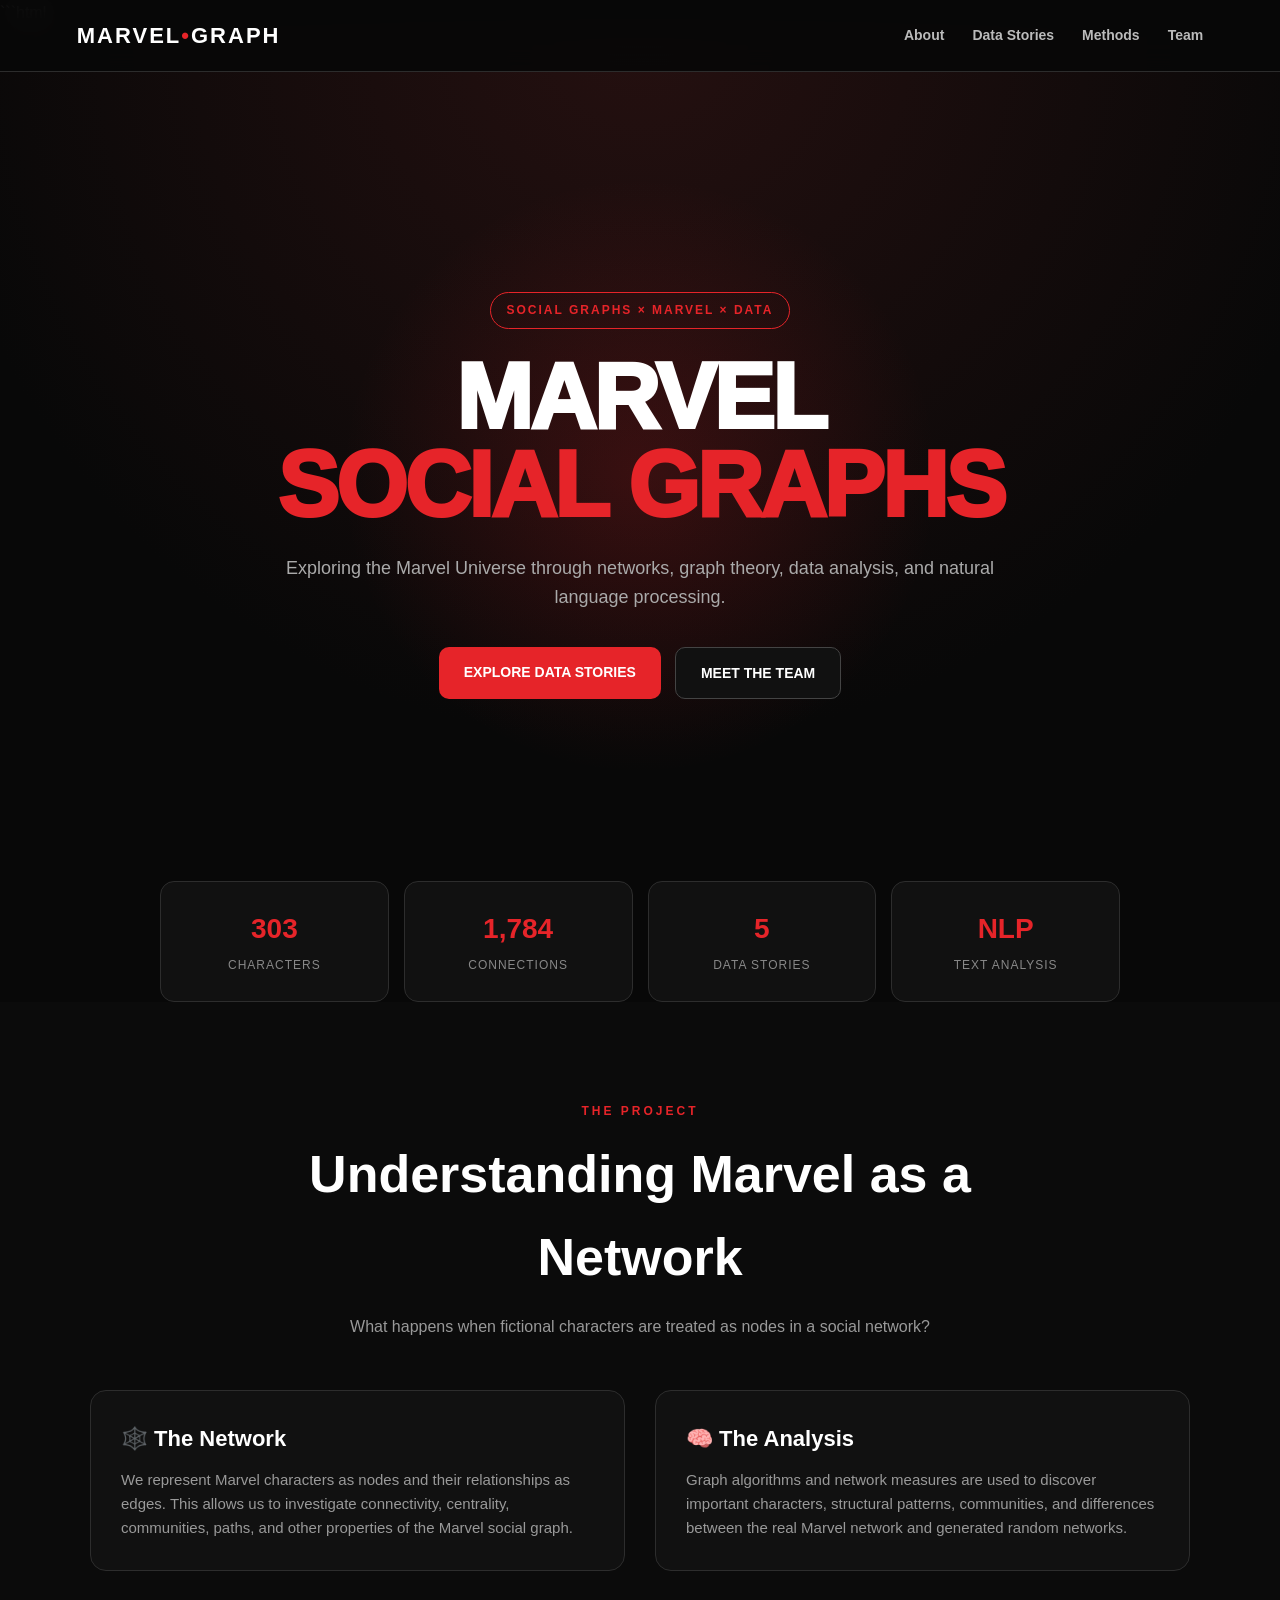
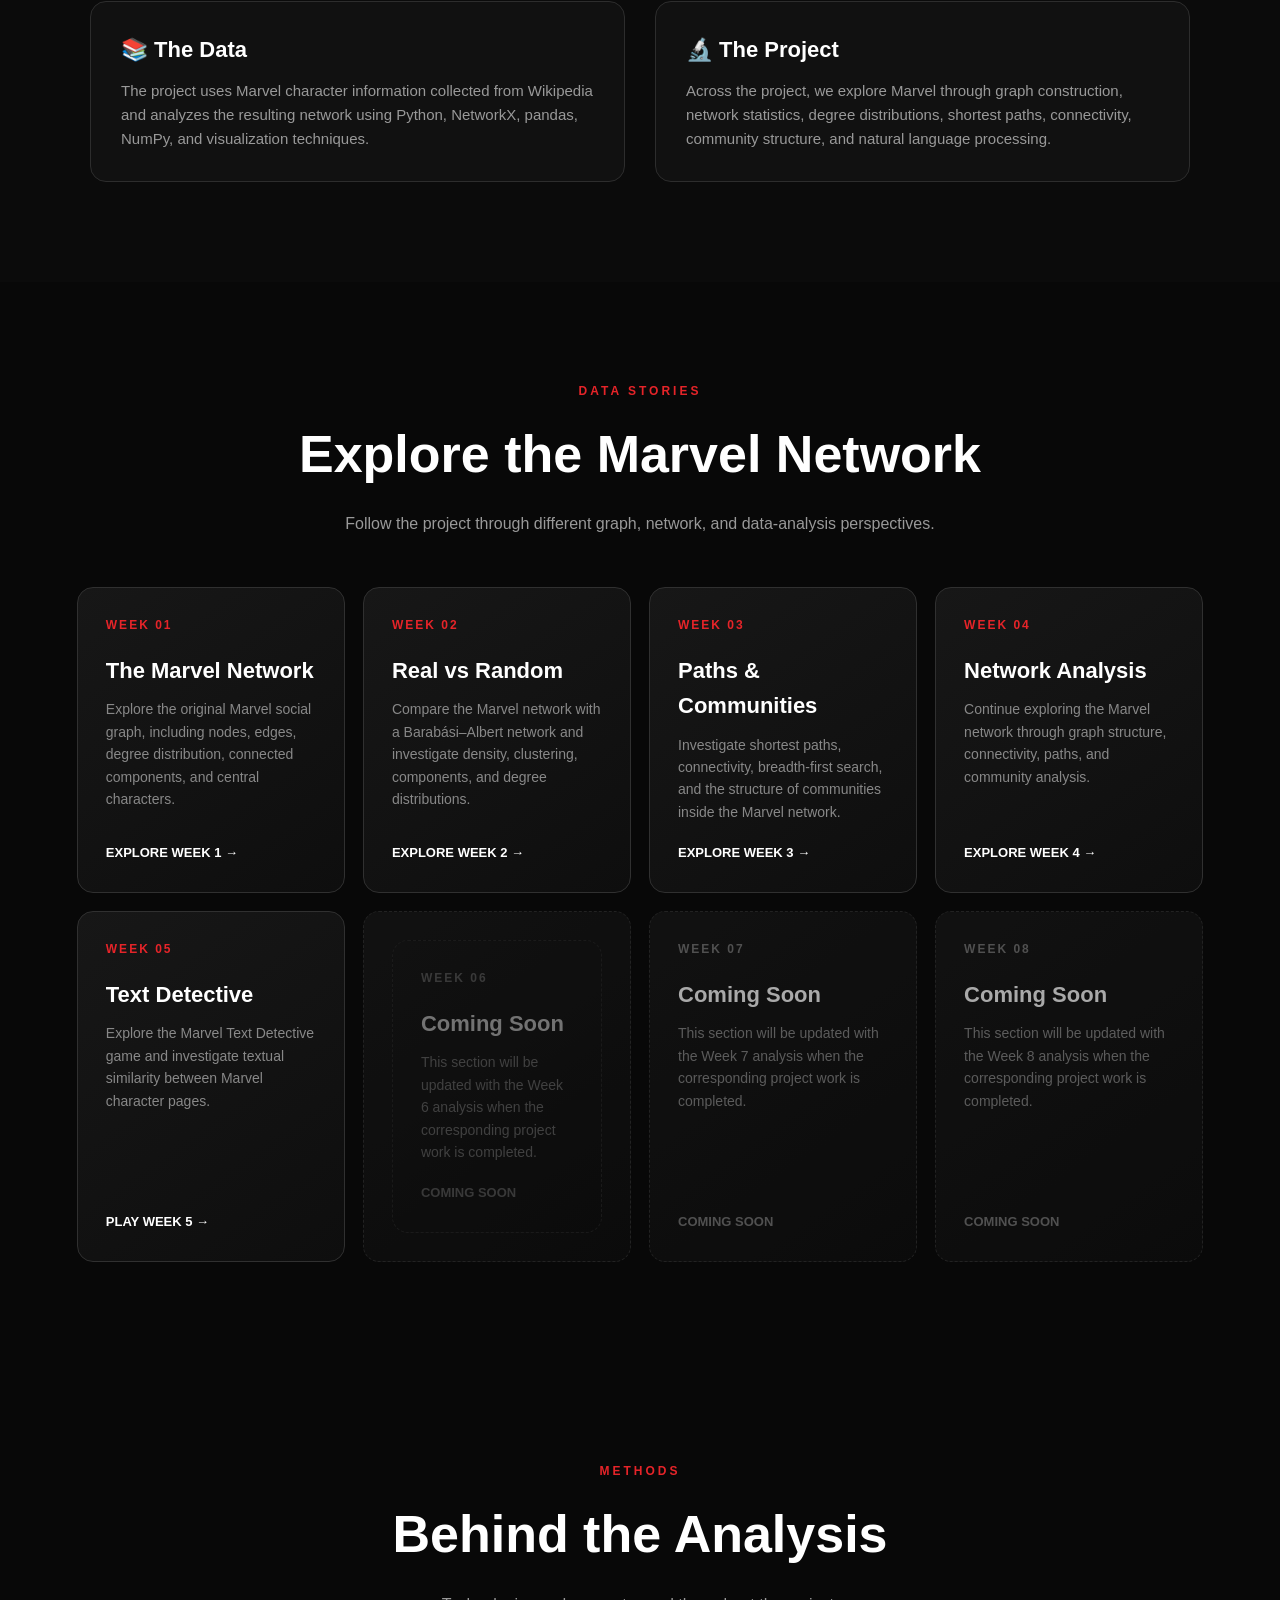
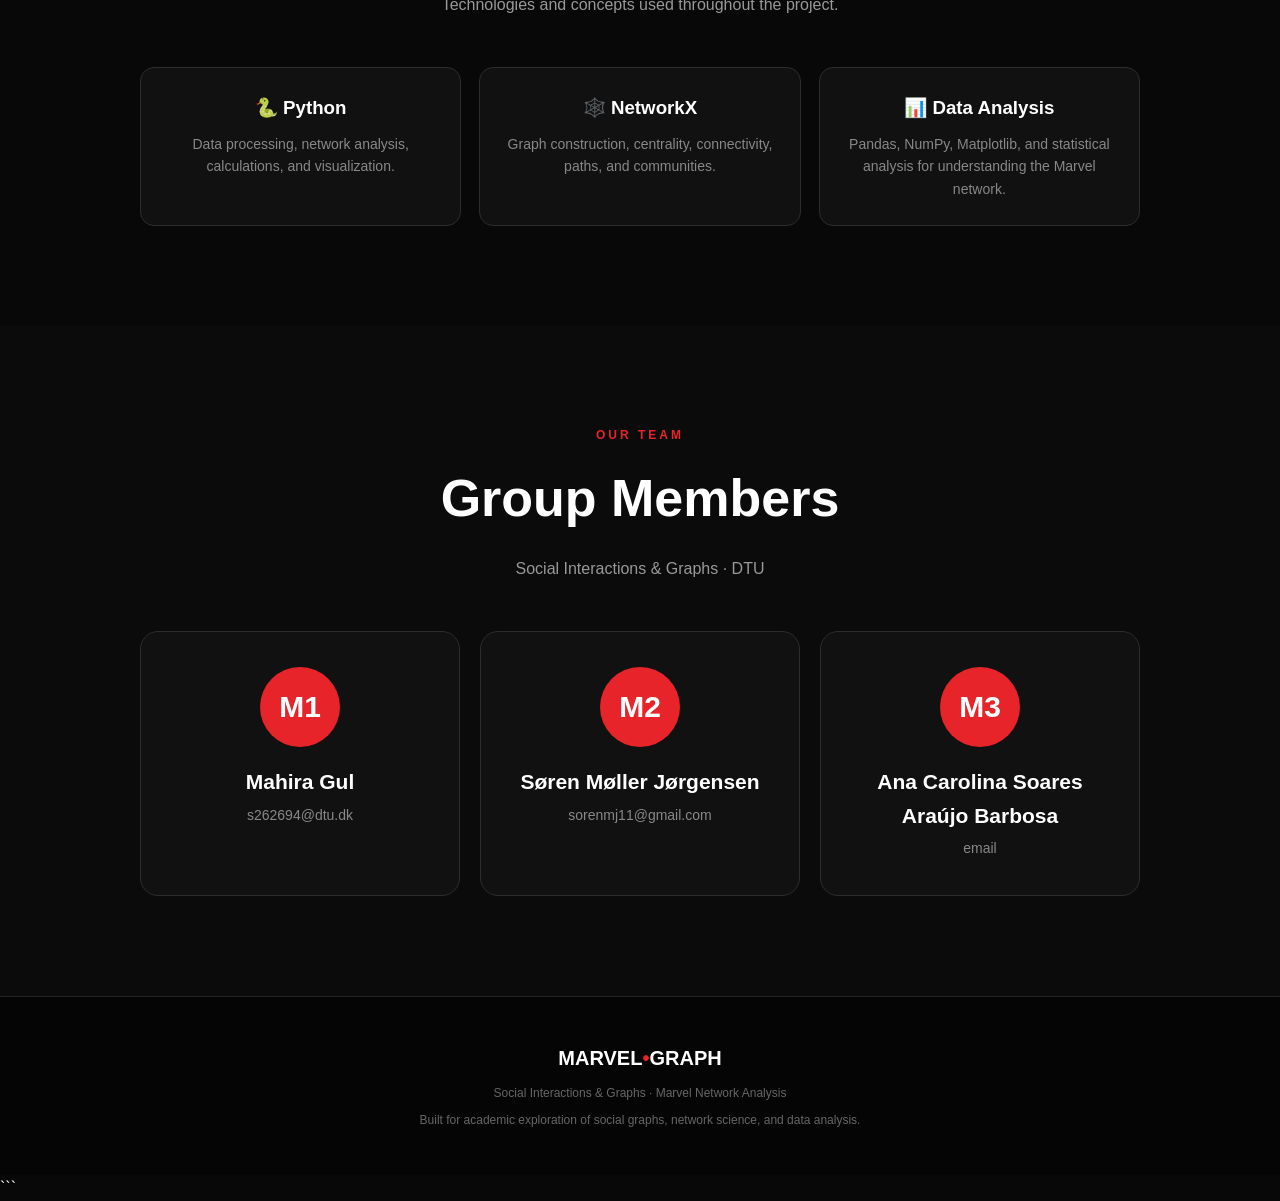
==== index.html @ 0956e64a "Add Week 6 mission card link in index.html Added a link to the Week 6 mission card in the HTML." ====
```html
<!DOCTYPE html>
<html lang="en">

<head>
    <meta charset="UTF-8">
    <meta name="viewport" content="width=device-width, initial-scale=1.0">

    <title>Marvel Social Graphs</title>

    <style>
        * {
            box-sizing: border-box;
            margin: 0;
            padding: 0;
        }

        html {
            scroll-behavior: smooth;
        }

        body {
            font-family: Arial, Helvetica, sans-serif;
            background: #080808;
            color: #ffffff;
            line-height: 1.6;
        }

        a {
            text-decoration: none;
            color: inherit;
        }

        /* =========================
           NAVIGATION
        ========================= */

        nav {
            position: fixed;
            top: 0;
            left: 0;
            right: 0;
            height: 72px;

            display: flex;
            align-items: center;
            justify-content: space-between;

            padding: 0 6%;

            background: rgba(8, 8, 8, 0.94);
            border-bottom: 1px solid #2c2c2c;

            backdrop-filter: blur(12px);

            z-index: 1000;
        }

        .logo {
            font-size: 22px;
            font-weight: 900;
            letter-spacing: 2px;
        }

        .logo span {
            color: #e62429;
        }

        .nav-links {
            display: flex;
            gap: 28px;
            align-items: center;
        }

        .nav-links a {
            color: #bbbbbb;
            font-size: 14px;
            font-weight: 700;
            transition: 0.2s;
        }

        .nav-links a:hover {
            color: #e62429;
        }

        /* =========================
           HERO
        ========================= */

        .hero {
            min-height: 100vh;

            display: flex;
            align-items: center;
            justify-content: center;

            text-align: center;

            padding: 120px 20px 80px;

            background:
                radial-gradient(circle at center,
                    rgba(230, 36, 41, 0.18),
                    transparent 38%),
                radial-gradient(circle at top,
                    #251010,
                    #080808 65%);
        }

        .hero-content {
            max-width: 1000px;
        }

        .hero-tag {
            display: inline-block;

            padding: 8px 16px;

            border: 1px solid #e62429;
            border-radius: 30px;

            color: #e62429;

            font-size: 12px;
            font-weight: 900;

            letter-spacing: 2px;

            margin-bottom: 25px;
        }

        .hero h1 {
            font-size: clamp(48px, 8vw, 92px);
            line-height: 0.95;
            font-weight: 1000;

            letter-spacing: -3px;

            margin-bottom: 25px;
        }

        .hero h1 span {
            color: #e62429;
        }

        .hero-description {
            max-width: 720px;

            margin: 0 auto 35px;

            color: #aaaaaa;

            font-size: 18px;
        }

        .hero-buttons {
            display: flex;
            justify-content: center;
            gap: 14px;
            flex-wrap: wrap;
        }

        .primary-button,
        .secondary-button {
            padding: 14px 25px;

            border-radius: 10px;

            font-size: 14px;
            font-weight: 900;

            transition: 0.2s;
        }

        .primary-button {
            background: #e62429;
            color: #ffffff;
        }

        .primary-button:hover {
            background: #ff3439;
            transform: translateY(-2px);
        }

        .secondary-button {
            border: 1px solid #444;
            background: #111;
            color: #ffffff;
        }

        .secondary-button:hover {
            border-color: #e62429;
            transform: translateY(-2px);
        }

        /* =========================
           STATS
        ========================= */

        .stats {
            max-width: 1000px;

            margin: -45px auto 0;

            padding: 0 20px;

            position: relative;

            display: grid;
            grid-template-columns: repeat(4, 1fr);

            gap: 15px;
        }

        .stat-card {
            background: #111;

            border: 1px solid #2d2d2d;

            border-radius: 14px;

            padding: 25px 15px;

            text-align: center;
        }

        .stat-number {
            display: block;

            font-size: 28px;

            font-weight: 900;

            color: #e62429;

            margin-bottom: 5px;
        }

        .stat-label {
            color: #888;

            font-size: 12px;

            text-transform: uppercase;

            letter-spacing: 1px;
        }

        /* =========================
           GENERAL SECTION
        ========================= */

        section {
            padding: 100px 6%;
        }

        .section-header {
            max-width: 750px;

            margin: 0 auto 50px;

            text-align: center;
        }

        .section-tag {
            color: #e62429;

            font-size: 12px;

            font-weight: 900;

            letter-spacing: 3px;

            text-transform: uppercase;

            margin-bottom: 12px;
        }

        .section-header h2 {
            font-size: clamp(32px, 5vw, 52px);

            margin-bottom: 15px;

            font-weight: 900;
        }

        .section-header p {
            color: #999;

            font-size: 16px;
        }

        /* =========================
           ABOUT
        ========================= */

        .about {
            background: #0b0b0b;
        }

        .about-grid {
            max-width: 1100px;

            margin: auto;

            display: grid;

            grid-template-columns: 1fr 1fr;

            gap: 30px;
        }

        .about-card {
            padding: 30px;

            background: #111;

            border: 1px solid #2d2d2d;

            border-radius: 16px;
        }

        .about-card h3 {
            font-size: 22px;

            margin-bottom: 12px;
        }

        .about-card p {
            color: #999;

            font-size: 15px;
        }

        .about-card strong {
            color: #ffffff;
        }

        /* =========================
           DATA STORIES
        ========================= */

        .missions {
            background: #080808;
        }

        .mission-grid {
            max-width: 1200px;

            margin: auto;

            display: grid;

            grid-template-columns: repeat(4, 1fr);

            gap: 18px;
        }

        .mission-card {
            position: relative;

            background:
                linear-gradient(145deg,
                    #171717,
                    #0e0e0e);

            border: 1px solid #303030;

            border-radius: 16px;

            padding: 28px;

            min-height: 250px;

            display: flex;
            flex-direction: column;

            transition: 0.25s;
        }

        .mission-card:hover {
            transform: translateY(-7px);

            border-color: #e62429;

            box-shadow:
                0 15px 40px rgba(230, 36, 41, 0.12);
        }

        .mission-number {
            font-size: 12px;

            color: #e62429;

            font-weight: 900;

            letter-spacing: 2px;

            margin-bottom: 18px;
        }

        .mission-card h3 {
            font-size: 22px;

            margin-bottom: 10px;
        }

        .mission-card p {
            color: #888;

            font-size: 14px;

            flex-grow: 1;
        }

        .mission-link {
            margin-top: 20px;

            color: #ffffff;

            font-size: 13px;

            font-weight: 900;
        }

        .mission-card:hover .mission-link {
            color: #e62429;
        }

        /* =========================
           UPCOMING WEEK CARDS
        ========================= */

        .mission-card.upcoming {
            opacity: 0.65;

            border-style: dashed;

            cursor: default;
        }

        .mission-card.upcoming:hover {
            transform: none;

            border-color: #303030;

            box-shadow: none;
        }

        .mission-card.upcoming .mission-number {
            color: #777;
        }

        .mission-card.upcoming .mission-link {
            color: #777;
        }

        /* =========================
           TECHNOLOGY
        ========================= */

        .technology {
            background: #080808;
        }

        .tech-grid {
            max-width: 1000px;

            margin: auto;

            display: grid;

            grid-template-columns: repeat(3, 1fr);

            gap: 18px;
        }

        .tech-card {
            background: #111;

            border: 1px solid #2d2d2d;

            border-radius: 14px;

            padding: 25px;

            text-align: center;
        }

        .tech-card h3 {
            margin-bottom: 10px;
        }

        .tech-card p {
            color: #888;

            font-size: 14px;
        }

        /* =========================
           TEAM
        ========================= */

        .team {
            background: #0b0b0b;
        }

        .team-grid {
            max-width: 1000px;

            margin: auto;

            display: grid;

            grid-template-columns: repeat(3, 1fr);

            gap: 20px;
        }

        .team-card {
            text-align: center;

            padding: 35px 25px;

            background: #111;

            border: 1px solid #2d2d2d;

            border-radius: 18px;

            transition: 0.25s;
        }

        .team-card:hover {
            transform: translateY(-5px);

            border-color: #e62429;
        }

        .team-avatar {
            width: 80px;
            height: 80px;

            margin: 0 auto 18px;

            border-radius: 50%;

            display: flex;

            align-items: center;
            justify-content: center;

            background: #e62429;

            font-size: 30px;

            font-weight: 900;
        }

        .team-card h3 {
            font-size: 21px;

            margin-bottom: 5px;
        }

        .team-card p {
            color: #888;

            font-size: 14px;
        }

        /* =========================
           FOOTER
        ========================= */

        footer {
            padding: 45px 6%;

            border-top: 1px solid #252525;

            background: #050505;

            text-align: center;
        }

        .footer-logo {
            font-size: 20px;

            font-weight: 900;

            margin-bottom: 10px;
        }

        .footer-logo span {
            color: #e62429;
        }

        footer p {
            color: #666;

            font-size: 12px;
        }

        /* =========================
           RESPONSIVE
        ========================= */

        @media (max-width: 1100px) {

            .mission-grid {
                grid-template-columns: repeat(3, 1fr);
            }
        }

        @media (max-width: 900px) {

            .mission-grid {
                grid-template-columns: repeat(2, 1fr);
            }

            .stats {
                grid-template-columns: repeat(2, 1fr);
            }

            .about-grid {
                grid-template-columns: 1fr;
            }

            .tech-grid {
                grid-template-columns: 1fr;
            }

            .team-grid {
                grid-template-columns: 1fr;
            }
        }

        @media (max-width: 600px) {

            nav {
                padding: 0 20px;
            }

            .nav-links {
                display: none;
            }

            section {
                padding: 75px 20px;
            }

            .stats {
                grid-template-columns: 1fr 1fr;

                margin-top: -20px;
            }

            .mission-grid {
                grid-template-columns: 1fr;
            }

            .hero h1 {
                letter-spacing: -2px;
            }
        }
    </style>
</head>

<body>


    <!-- =========================
         NAVIGATION
    ========================= -->

    <nav>

        <a href="#" class="logo">
            MARVEL<span>•</span>GRAPH
        </a>

        <div class="nav-links">

            <a href="#about">
                About
            </a>

            <a href="#missions">
                Data Stories
            </a>

            <a href="#technology">
                Methods
            </a>

            <a href="#team">
                Team
            </a>

        </div>

    </nav>


    <!-- =========================
         HERO
    ========================= -->

    <section class="hero">

        <div class="hero-content">

            <div class="hero-tag">
                SOCIAL GRAPHS × MARVEL × DATA
            </div>

            <h1>
                MARVEL<br>
                <span>SOCIAL GRAPHS</span>
            </h1>

            <p class="hero-description">
                Exploring the Marvel Universe through networks,
                graph theory, data analysis, and natural language
                processing.
            </p>

            <div class="hero-buttons">

                <a href="#missions" class="primary-button">
                    EXPLORE DATA STORIES
                </a>

                <a href="#team" class="secondary-button">
                    MEET THE TEAM
                </a>

            </div>

        </div>

    </section>


    <!-- =========================
         STATS
    ========================= -->

    <div class="stats">

        <div class="stat-card">

            <span class="stat-number">
                303
            </span>

            <span class="stat-label">
                Characters
            </span>

        </div>


        <div class="stat-card">

            <span class="stat-number">
                1,784
            </span>

            <span class="stat-label">
                Connections
            </span>

        </div>


        <div class="stat-card">

            <span class="stat-number">
                5
            </span>

            <span class="stat-label">
                Data Stories
            </span>

        </div>


        <div class="stat-card">

            <span class="stat-number">
                NLP
            </span>

            <span class="stat-label">
                Text Analysis
            </span>

        </div>

    </div>


    <!-- =========================
         ABOUT
    ========================= -->

    <section id="about" class="about">

        <div class="section-header">

            <div class="section-tag">
                THE PROJECT
            </div>

            <h2>
                Understanding Marvel as a Network
            </h2>

            <p>
                What happens when fictional characters are treated
                as nodes in a social network?
            </p>

        </div>


        <div class="about-grid">

            <div class="about-card">

                <h3>
                    🕸️ The Network
                </h3>

                <p>
                    We represent Marvel characters as nodes and
                    their relationships as edges. This allows us
                    to investigate connectivity, centrality,
                    communities, paths, and other properties of
                    the Marvel social graph.
                </p>

            </div>


            <div class="about-card">

                <h3>
                    🧠 The Analysis
                </h3>

                <p>
                    Graph algorithms and network measures are used
                    to discover important characters, structural
                    patterns, communities, and differences between
                    the real Marvel network and generated random
                    networks.
                </p>

            </div>


            <div class="about-card">

                <h3>
                    📚 The Data
                </h3>

                <p>
                    The project uses Marvel character information
                    collected from Wikipedia and analyzes the
                    resulting network using Python, NetworkX,
                    pandas, NumPy, and visualization techniques.
                </p>

            </div>


            <div class="about-card">

                <h3>
                    🔬 The Project
                </h3>

                <p>
                    Across the project, we explore Marvel through
                    graph construction, network statistics,
                    degree distributions, shortest paths,
                    connectivity, community structure, and
                    natural language processing.
                </p>

            </div>

        </div>

    </section>


    <!-- =========================
         DATA STORIES
    ========================= -->

    <section id="missions" class="missions">

        <div class="section-header">

            <div class="section-tag">
                DATA STORIES
            </div>

            <h2>
                Explore the Marvel Network
            </h2>

            <p>
                Follow the project through different graph,
                network, and data-analysis perspectives.
            </p>

        </div>


        <div class="mission-grid">


            <!-- =========================
                 WEEK 1
            ========================= -->

            <a href="week1.html"
               class="mission-card">

                <div class="mission-number">
                    WEEK 01
                </div>

                <h3>
                    The Marvel Network
                </h3>

                <p>
                    Explore the original Marvel social graph,
                    including nodes, edges, degree distribution,
                    connected components, and central characters.
                </p>

                <div class="mission-link">
                    EXPLORE WEEK 1 →
                </div>

            </a>


            <!-- =========================
                 WEEK 2
            ========================= -->

            <a href="week2/index.html"
               class="mission-card">

                <div class="mission-number">
                    WEEK 02
                </div>

                <h3>
                    Real vs Random
                </h3>

                <p>
                    Compare the Marvel network with a
                    Barabási–Albert network and investigate
                    density, clustering, components, and
                    degree distributions.
                </p>

                <div class="mission-link">
                    EXPLORE WEEK 2 →
                </div>

            </a>


            <!-- =========================
                 WEEK 3
            ========================= -->

            <a href="week3/index.html"
               class="mission-card">

                <div class="mission-number">
                    WEEK 03
                </div>

                <h3>
                    Paths & Communities
                </h3>

                <p>
                    Investigate shortest paths, connectivity,
                    breadth-first search, and the structure
                    of communities inside the Marvel network.
                </p>

                <div class="mission-link">
                    EXPLORE WEEK 3 →
                </div>

            </a>


            <!-- =========================
                 WEEK 4
                 CURRENTLY LINKS TO WEEK 2
            ========================= -->

            <a href="week2/index.html"
               class="mission-card">

                <div class="mission-number">
                    WEEK 04
                </div>

                <h3>
                    Network Analysis
                </h3>

                <p>
                    Continue exploring the Marvel network
                    through graph structure, connectivity,
                    paths, and community analysis.
                </p>

                <div class="mission-link">
                    EXPLORE WEEK 4 →
                </div>

            </a>


            <!-- =========================
                 WEEK 5
                 TEXT DETECTIVE
            ========================= -->

            <a href="week%205/index.html"
               class="mission-card">

                <div class="mission-number">
                    WEEK 05
                </div>

                <h3>
                    Text Detective
                </h3>

                <p>
                    Explore the Marvel Text Detective game
                    and investigate textual similarity between
                    Marvel character pages.
                </p>

                <div class="mission-link">
                    PLAY WEEK 5 →
                </div>

            </a>


            <!-- =========================
                 WEEK 6
                 STATIC FOR NOW
            ========================= -->
           <a href="week6/index.html"
               class="mission-card upcoming">
  

            <div class="mission-card upcoming">

                <div class="mission-number">
                    WEEK 06
                </div>

                <h3>
                    Coming Soon
                </h3>

                <p>
                    This section will be updated with the
                    Week 6 analysis when the corresponding
                    project work is completed.
                </p>

                <div class="mission-link">
                    COMING SOON
                </div>

            </div>
         </a>


            <!-- =========================
                 WEEK 7
                 STATIC FOR NOW
            ========================= -->

            <div class="mission-card upcoming">

                <div class="mission-number">
                    WEEK 07
                </div>

                <h3>
                    Coming Soon
                </h3>

                <p>
                    This section will be updated with the
                    Week 7 analysis when the corresponding
                    project work is completed.
                </p>

                <div class="mission-link">
                    COMING SOON
                </div>

            </div>


            <!-- =========================
                 WEEK 8
                 STATIC FOR NOW
            ========================= -->

            <div class="mission-card upcoming">

                <div class="mission-number">
                    WEEK 08
                </div>

                <h3>
                    Coming Soon
                </h3>

                <p>
                    This section will be updated with the
                    Week 8 analysis when the corresponding
                    project work is completed.
                </p>

                <div class="mission-link">
                    COMING SOON
                </div>

            </div>


        </div>

    </section>


    <!-- =========================
         TECHNOLOGY
    ========================= -->

    <section id="technology" class="technology">

        <div class="section-header">

            <div class="section-tag">
                METHODS
            </div>

            <h2>
                Behind the Analysis
            </h2>

            <p>
                Technologies and concepts used throughout the
                project.
            </p>

        </div>


        <div class="tech-grid">

            <div class="tech-card">

                <h3>
                    🐍 Python
                </h3>

                <p>
                    Data processing, network analysis,
                    calculations, and visualization.
                </p>

            </div>


            <div class="tech-card">

                <h3>
                    🕸️ NetworkX
                </h3>

                <p>
                    Graph construction, centrality,
                    connectivity, paths, and communities.
                </p>

            </div>


            <div class="tech-card">

                <h3>
                    📊 Data Analysis
                </h3>

                <p>
                    Pandas, NumPy, Matplotlib, and statistical
                    analysis for understanding the Marvel network.
                </p>

            </div>

        </div>

    </section>


    <!-- =========================
         TEAM
    ========================= -->

    <section id="team" class="team">

        <div class="section-header">

            <div class="section-tag">
                OUR TEAM
            </div>

            <h2>
                Group Members
            </h2>

            <p>
                Social Interactions & Graphs · DTU
            </p>

        </div>


        <div class="team-grid">


            <!-- MEMBER 1 -->

            <div class="team-card">

                <div class="team-avatar">
                    M1
                </div>

                <h3>
                    Mahira Gul
                </h3>

                <p>
                    s262694@dtu.dk
                </p>

            </div>


            <!-- MEMBER 2 -->

            <div class="team-card">

                <div class="team-avatar">
                    M2
                </div>

                <h3>
                   Søren Møller Jørgensen
                </h3>

                <p>
                    sorenmj11@gmail.com
                </p>

            </div>


            <!-- MEMBER 3 -->

            <div class="team-card">

                <div class="team-avatar">
                    M3
                </div>

                <h3>
                    Ana Carolina Soares Araújo Barbosa
                </h3>

                <p>
                    email
                </p>

            </div>


        </div>

    </section>


    <!-- =========================
         FOOTER
    ========================= -->

    <footer>

        <div class="footer-logo">
            MARVEL<span>•</span>GRAPH
        </div>

        <p>
            Social Interactions & Graphs · Marvel Network Analysis
        </p>

        <p style="margin-top:8px;">
            Built for academic exploration of social graphs,
            network science, and data analysis.
        </p>

    </footer>


</body>

</html>
```
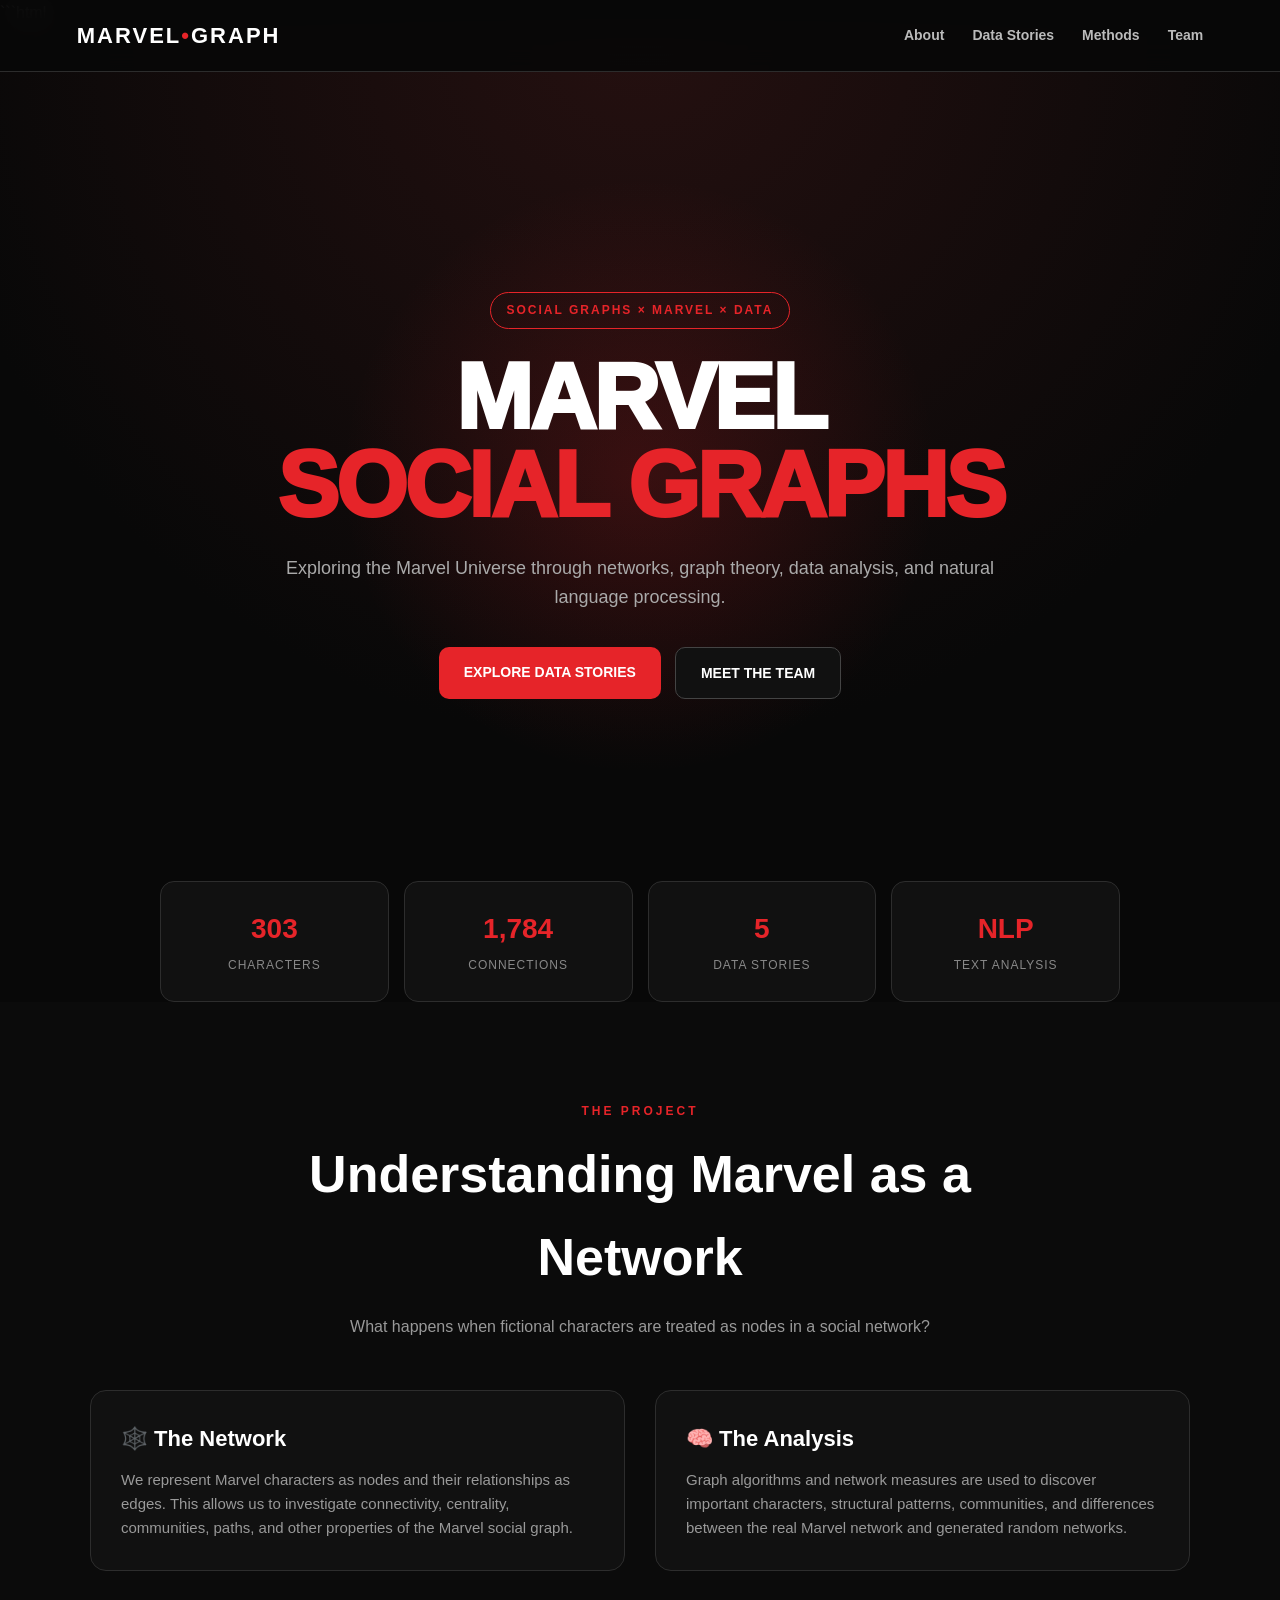
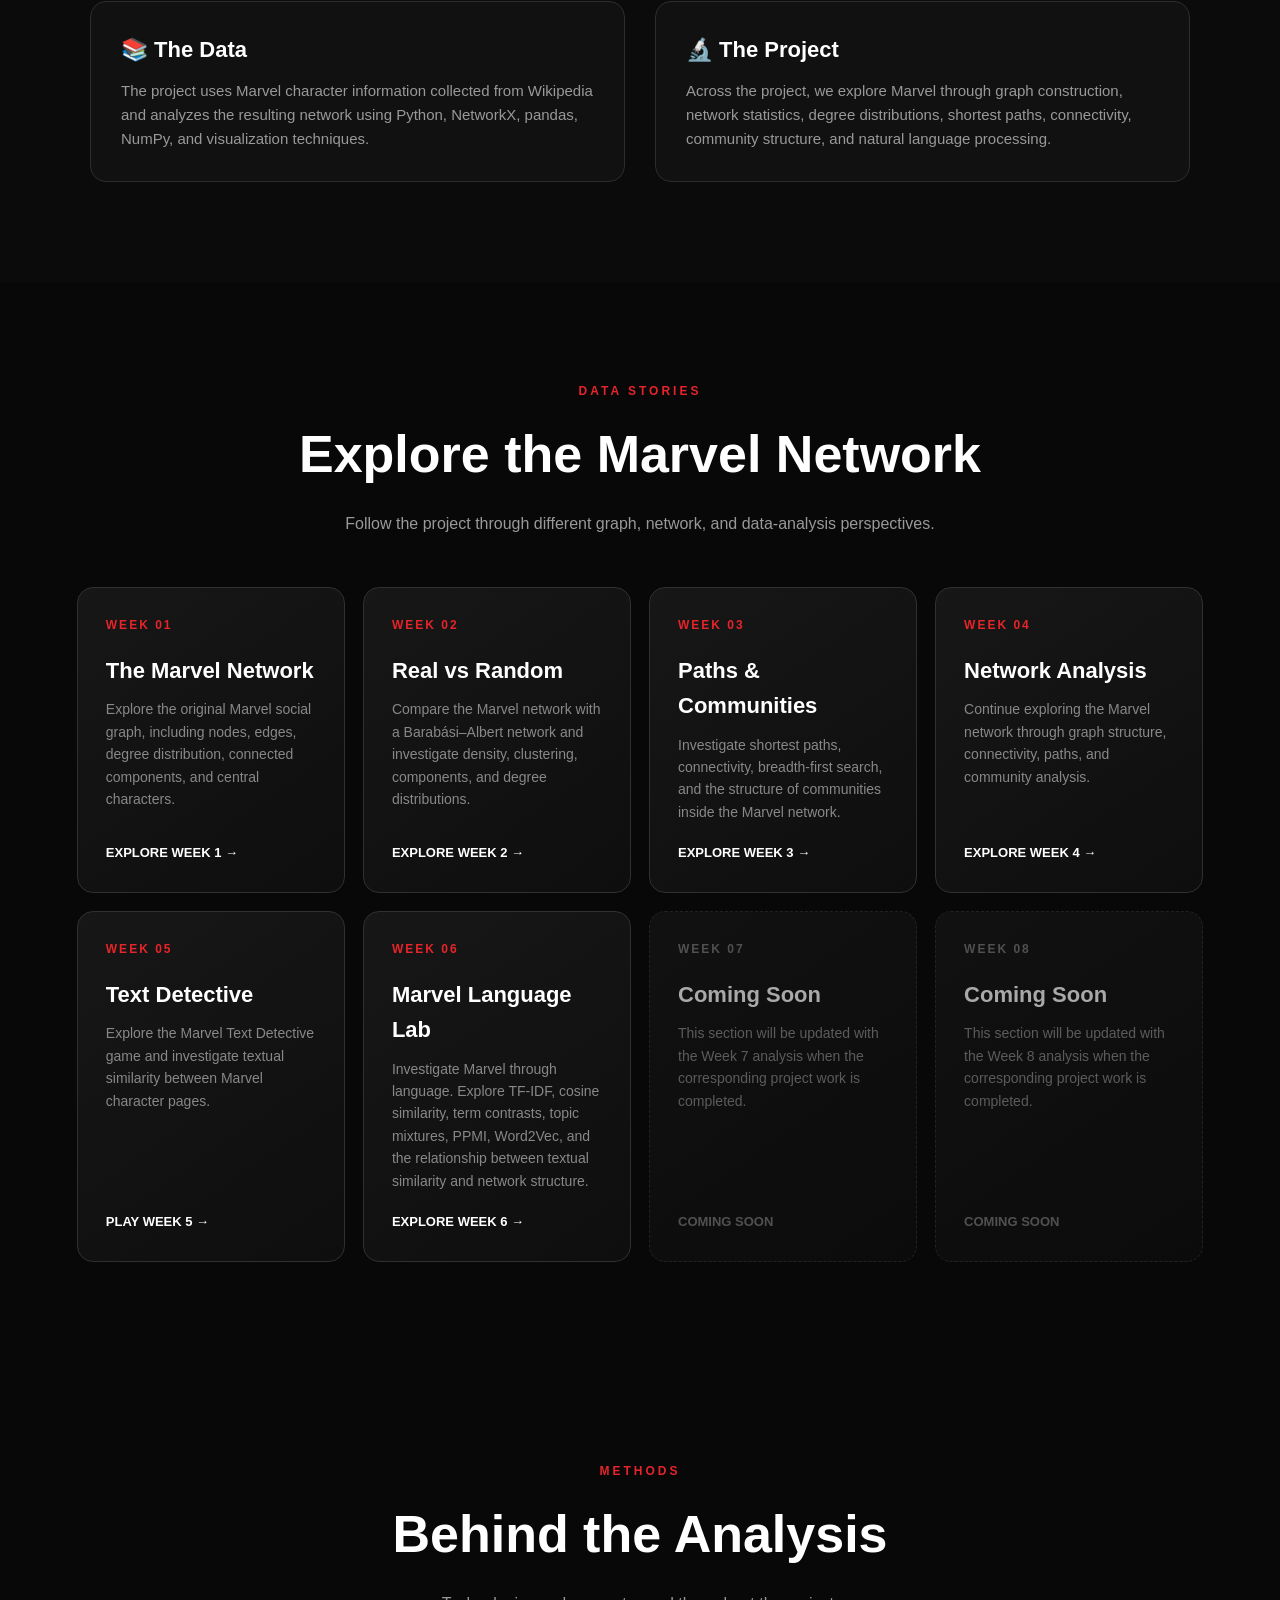
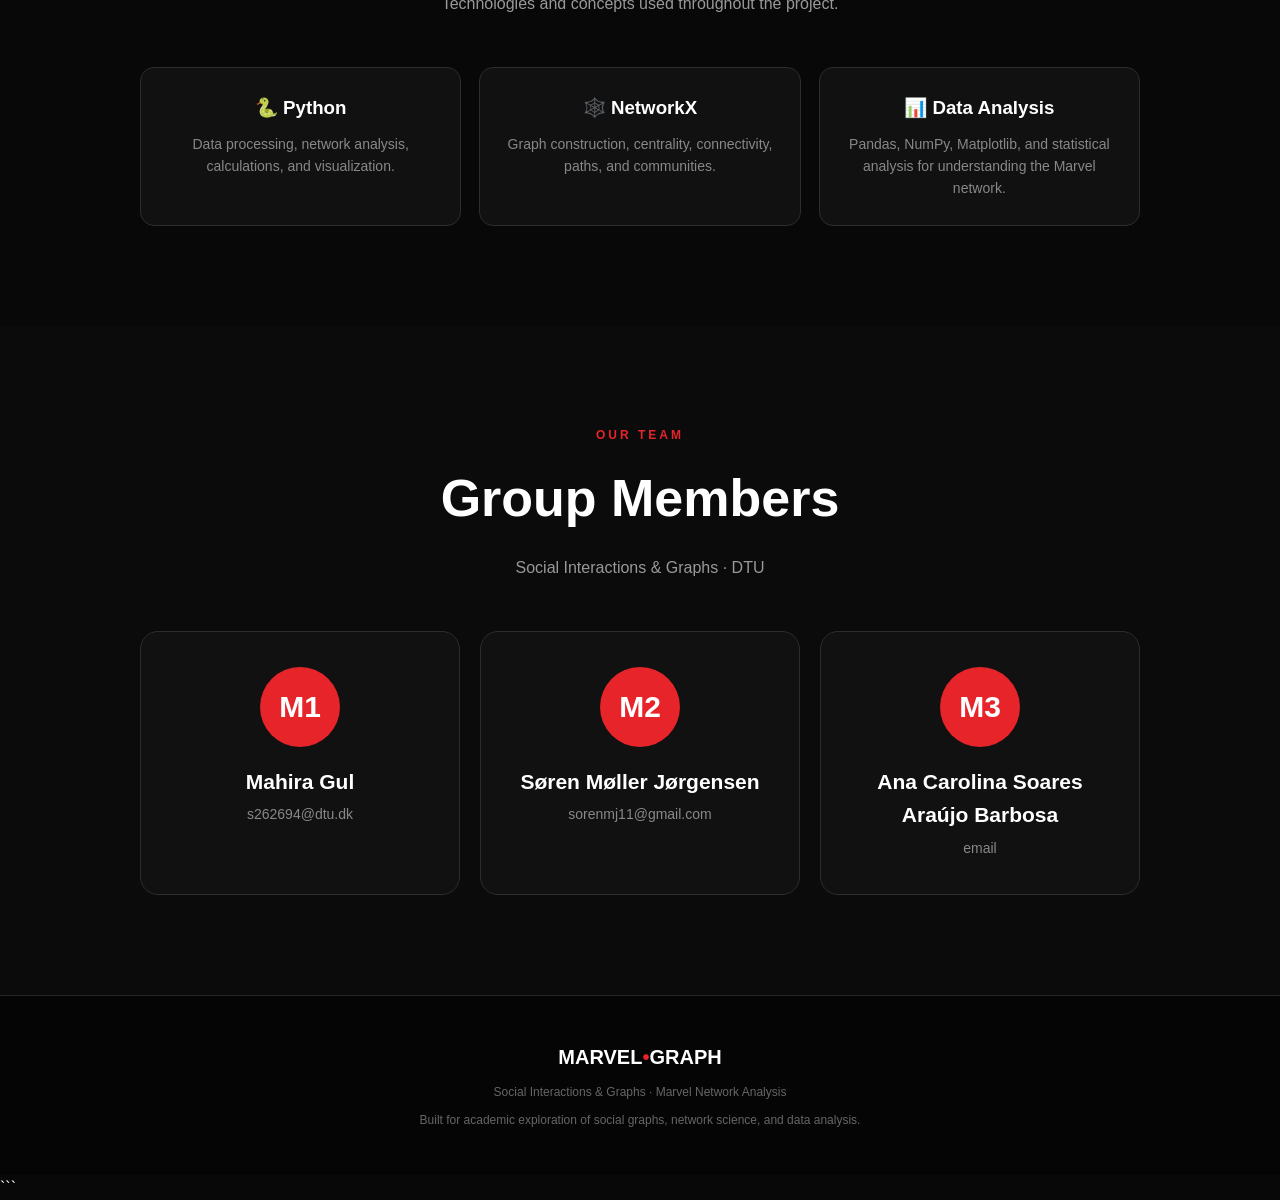
==== commit 01636559: "Revise Week 6 mission card content Updated the mission card for Week 6 to include details about the " ====
--- a/index.html
+++ b/index.html
@@ -1074,31 +1074,30 @@
                  STATIC FOR NOW
             ========================= -->
            <a href="week6/index.html"
-               class="mission-card upcoming">
+               class="mission-card">
   
 
-            <div class="mission-card upcoming">
-
-                <div class="mission-number">
-                    WEEK 06
-                </div>
-
-                <h3>
-                    Coming Soon
-                </h3>
-
-                <p>
-                    This section will be updated with the
-                    Week 6 analysis when the corresponding
-                    project work is completed.
-                </p>
-
-                <div class="mission-link">
-                    COMING SOON
-                </div>
-
-            </div>
-         </a>
+            <div class="mission-number">
+        WEEK 06
+    </div>
+
+    <h3>
+        Marvel Language Lab
+    </h3>
+
+    <p>
+        Investigate Marvel through language. Explore
+        TF-IDF, cosine similarity, term contrasts,
+        topic mixtures, PPMI, Word2Vec, and the
+        relationship between textual similarity and
+        network structure.
+    </p>
+
+    <div class="mission-link">
+        EXPLORE WEEK 6 →
+    </div>
+
+</a>
 
 
             <!-- =========================
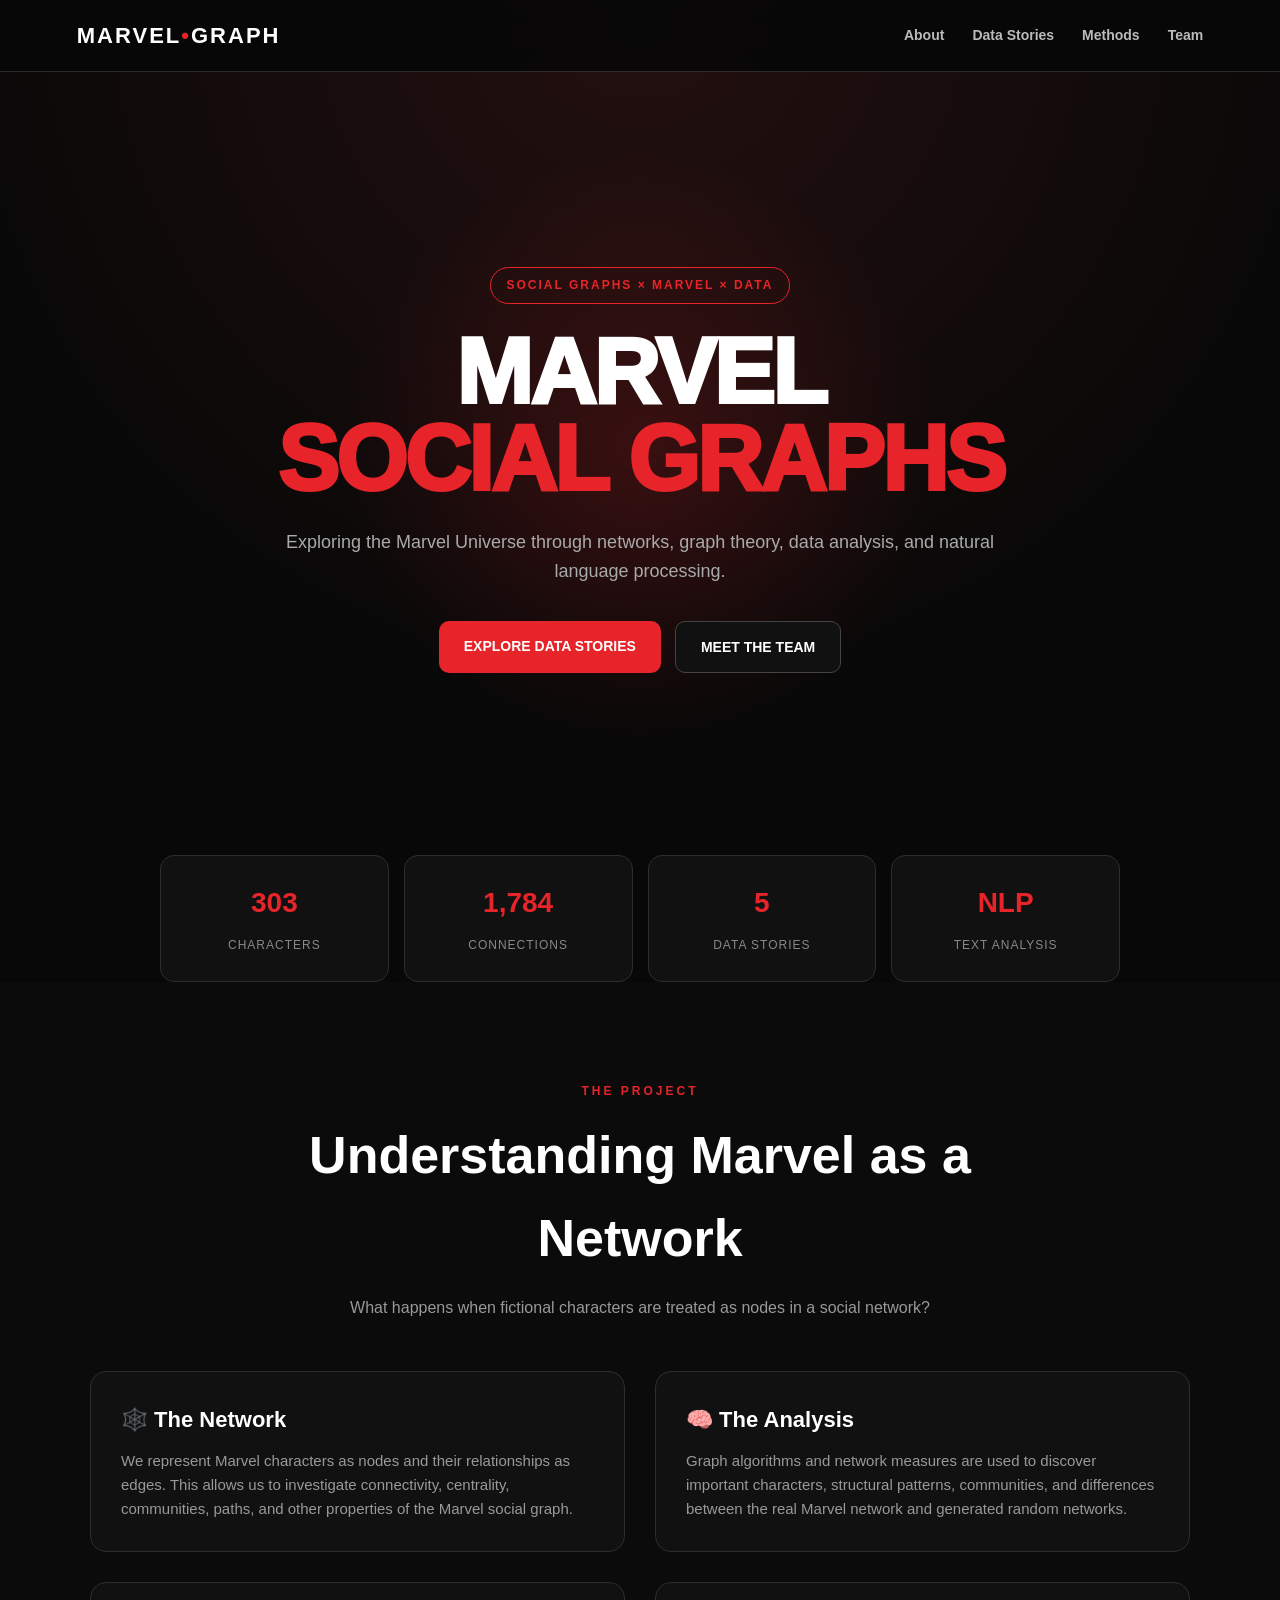
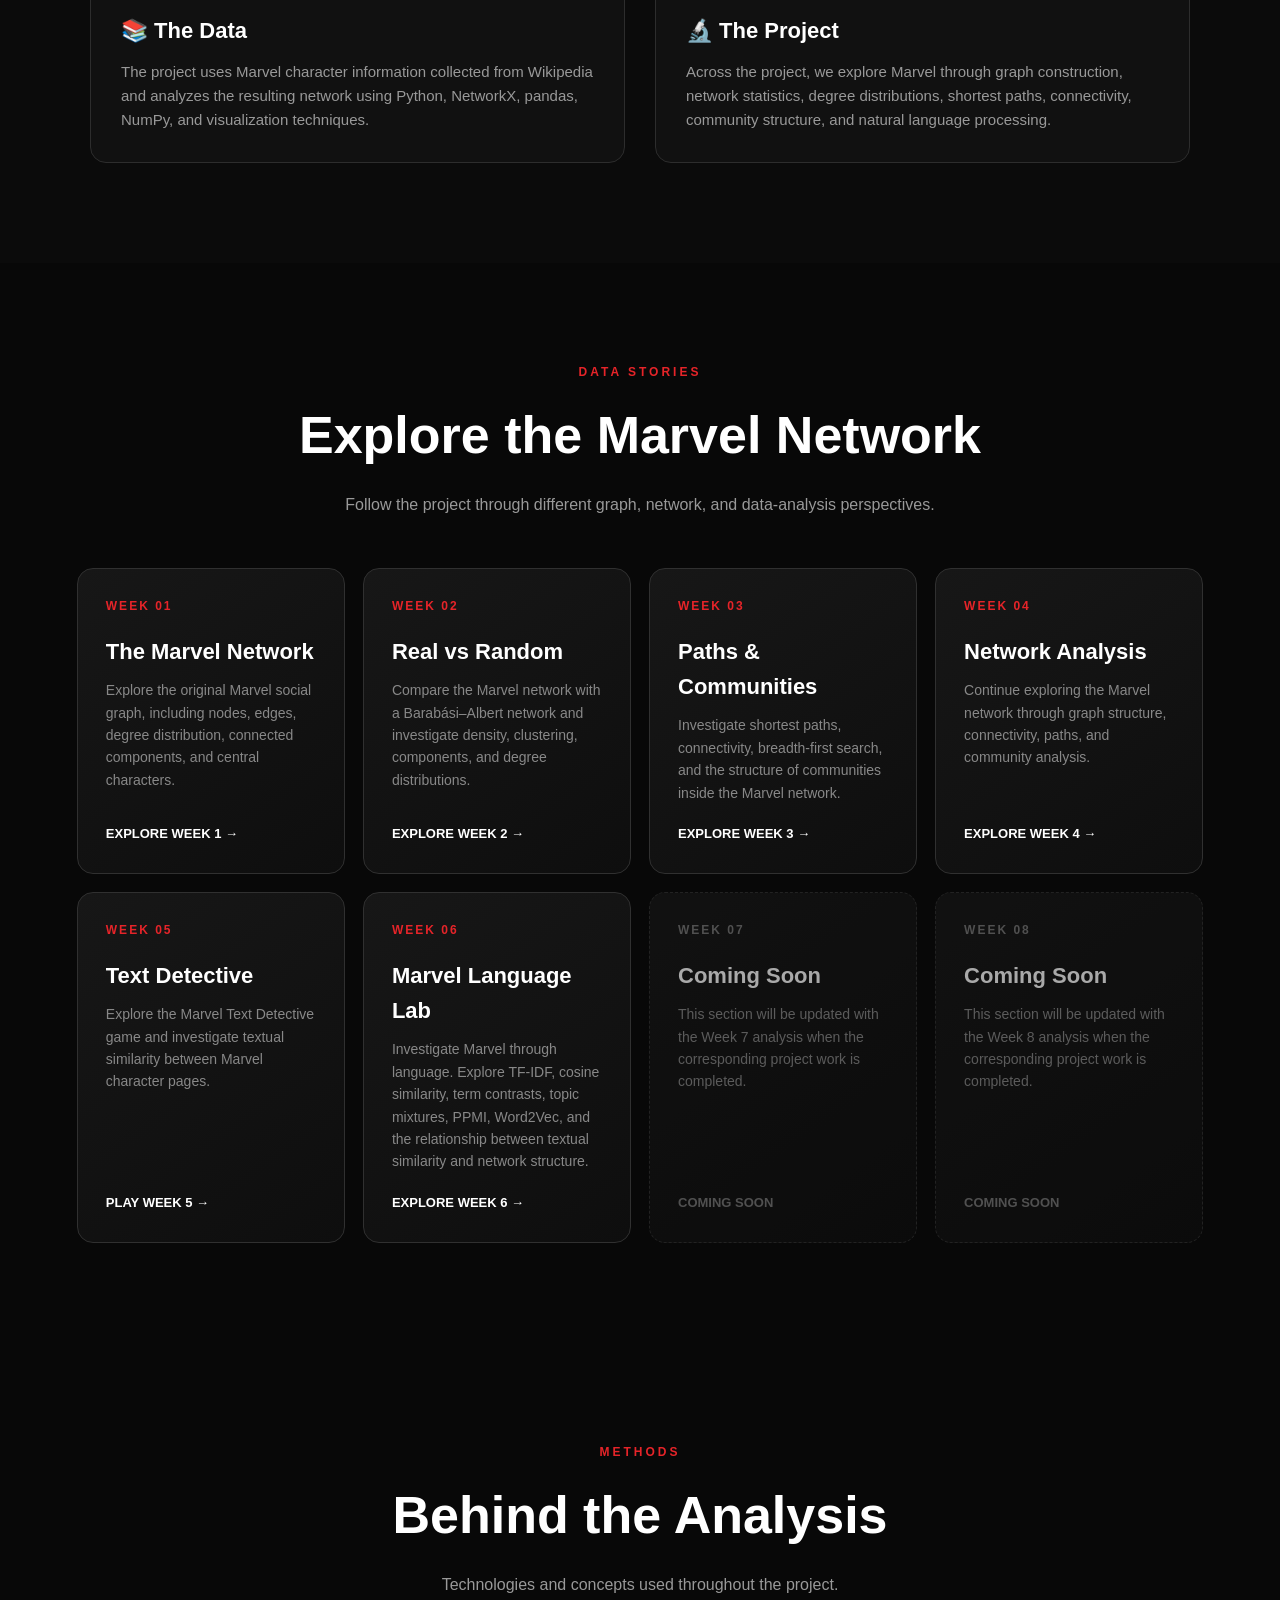
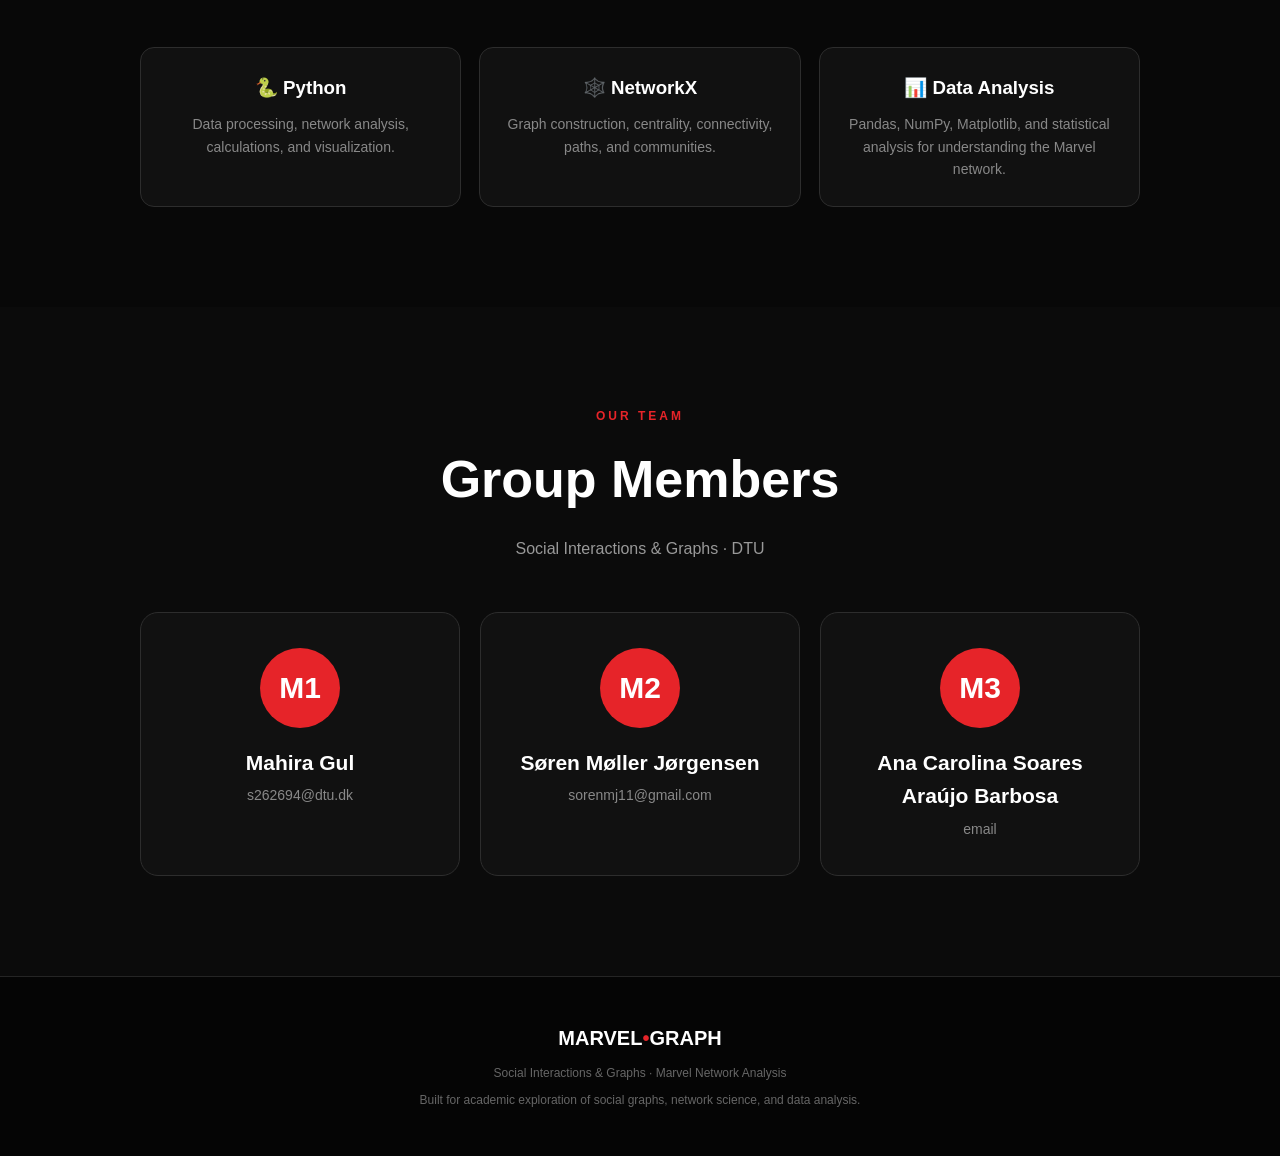
==== commit bd17c585: "Remove code block formatting from index.html" ====
--- a/index.html
+++ b/index.html
@@ -1,4 +1,4 @@
-```html
+
 <!DOCTYPE html>
 <html lang="en">
 
@@ -1346,4 +1346,3 @@
 </body>
 
 </html>
-```
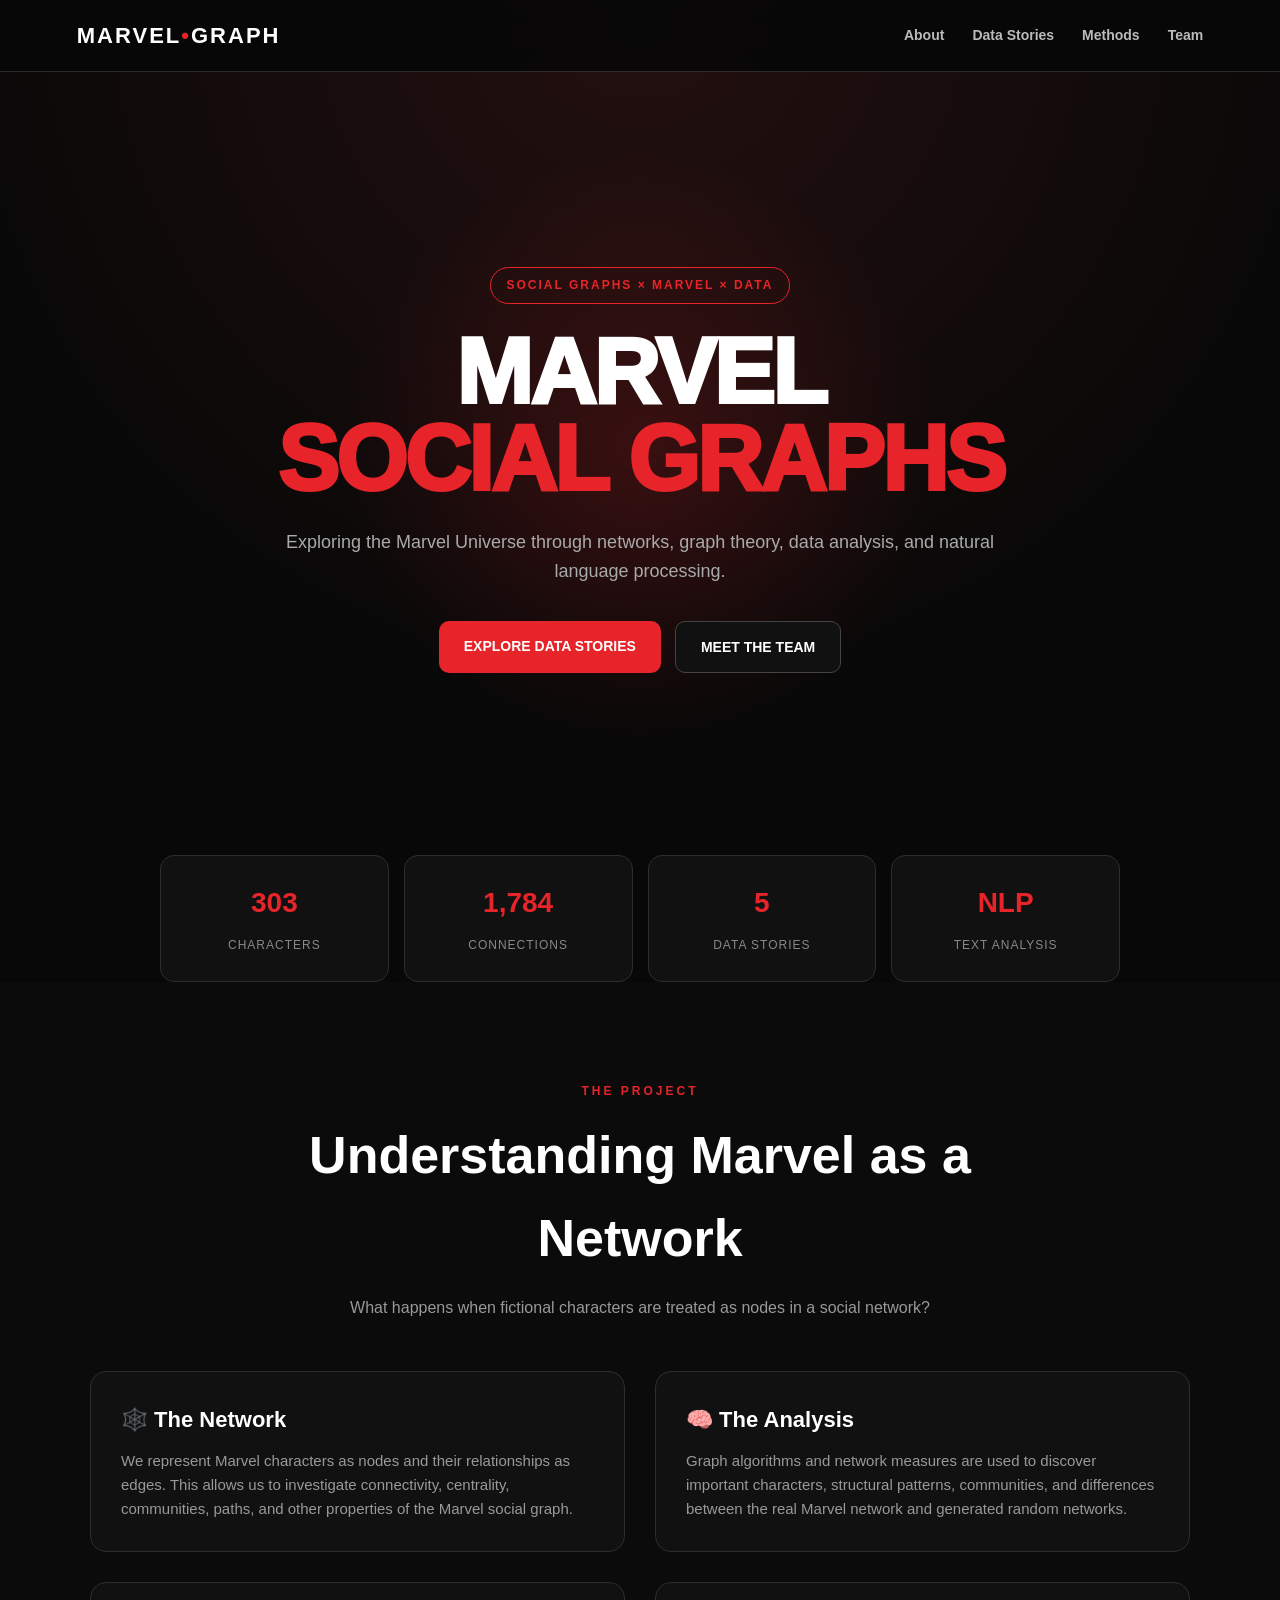
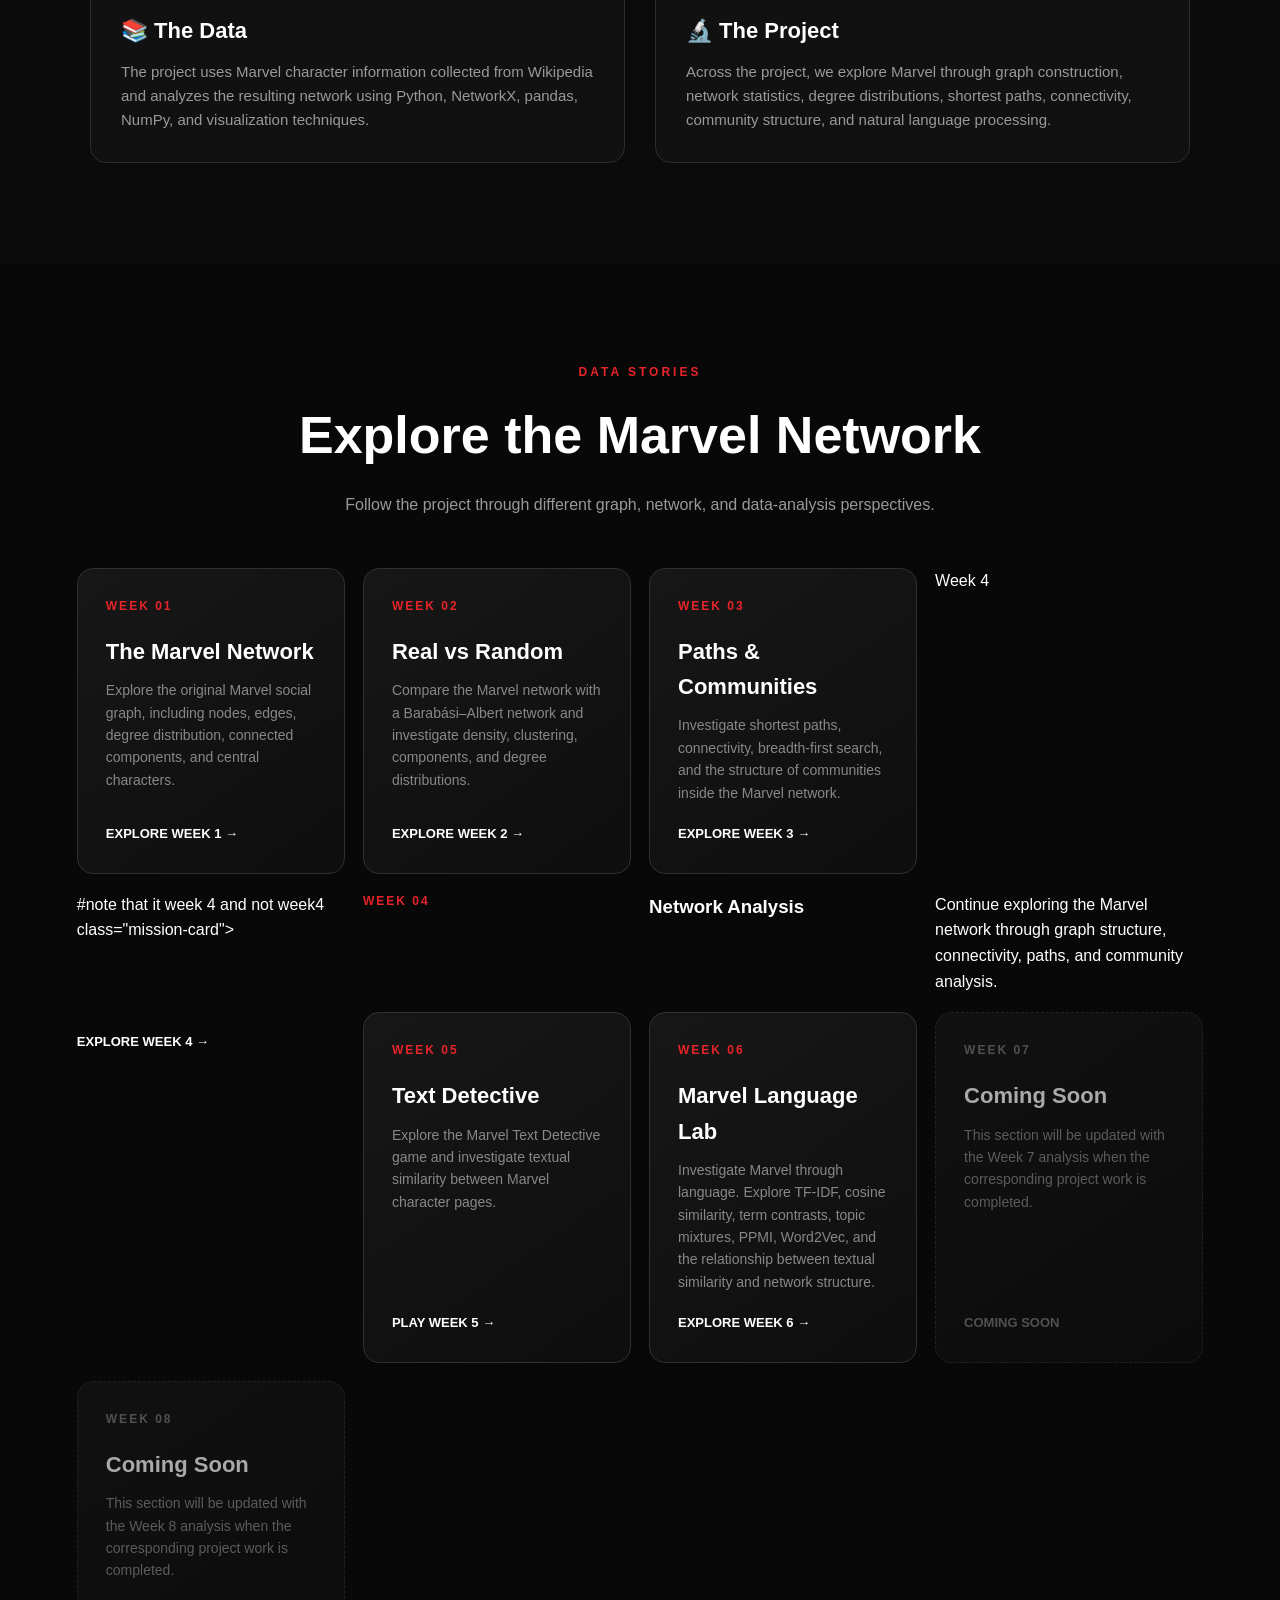
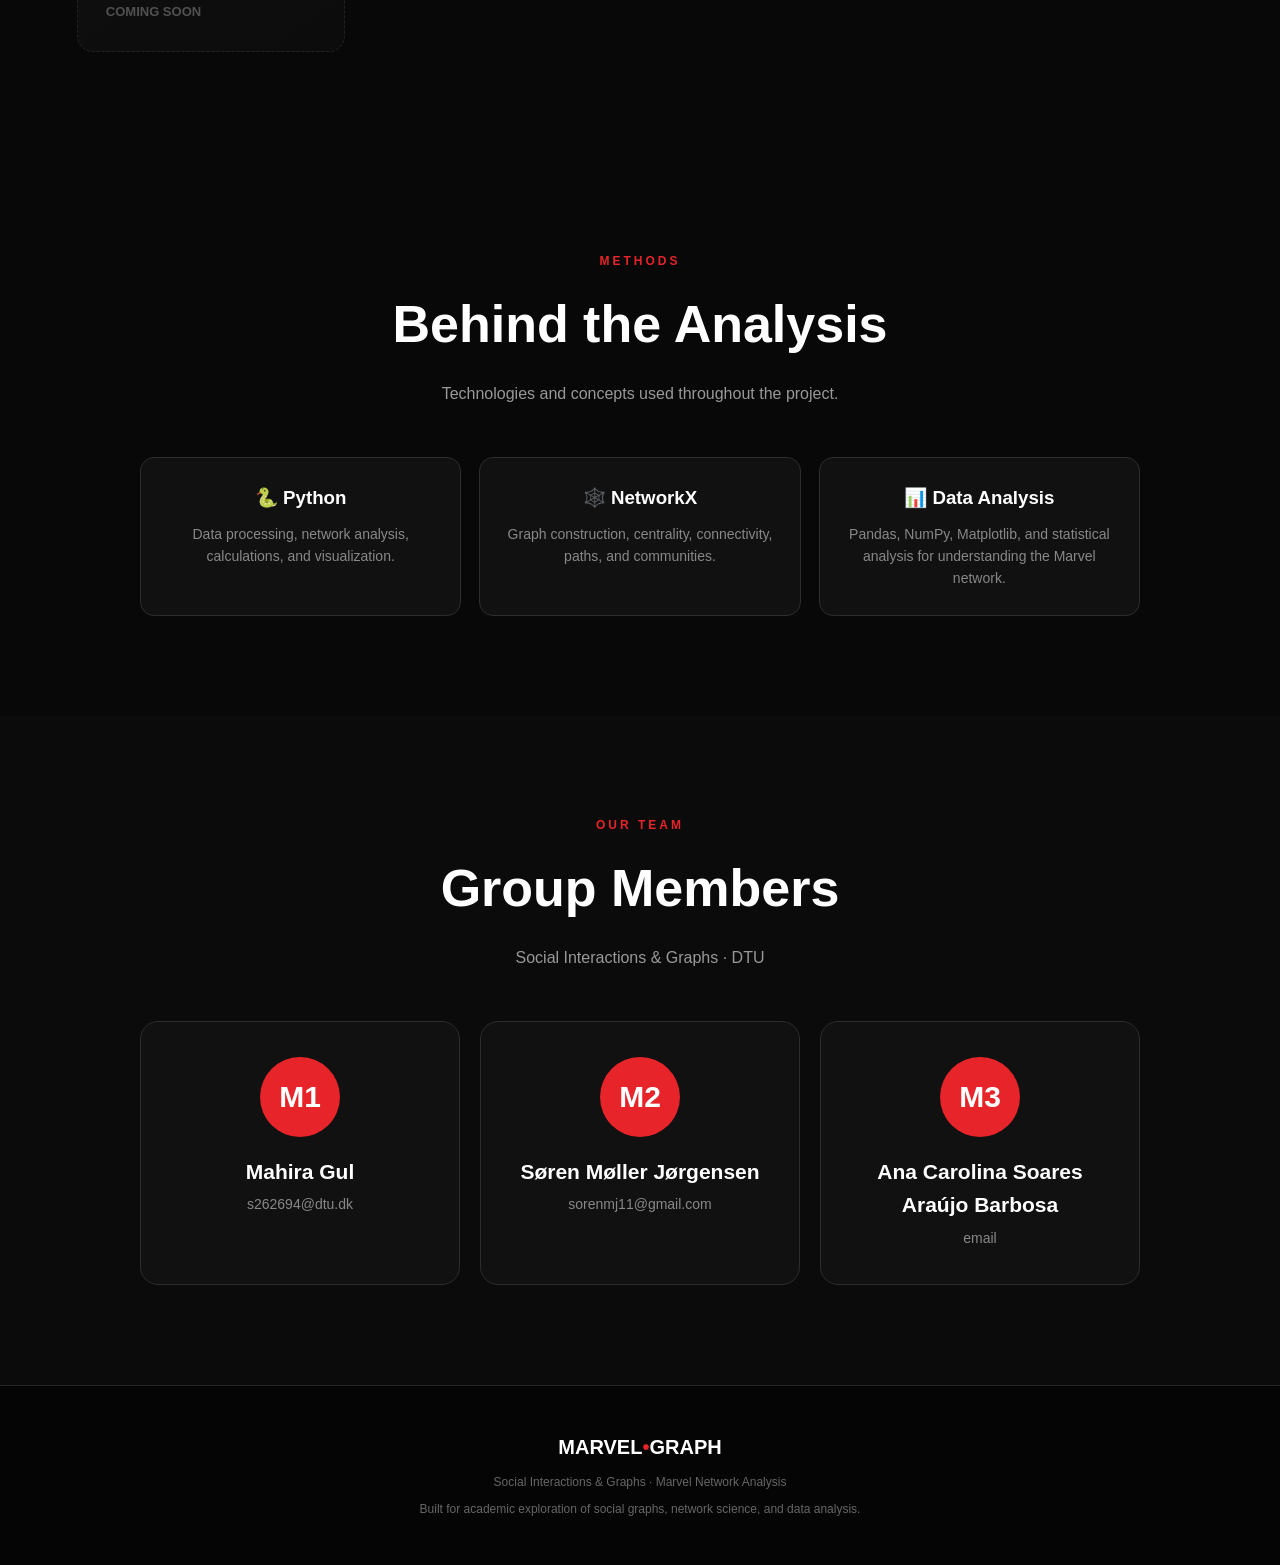
==== commit ea087b6a: "Fix link to Week 4 in index.html" ====
--- a/index.html
+++ b/index.html
@@ -1013,10 +1013,10 @@
 
             <!-- =========================
                  WEEK 4
-                 CURRENTLY LINKS TO WEEK 2
+                 COMMUNITY
             ========================= -->
 
-            <a href="week2/index.html"
+            <a href="week%204/index.html">Week 4</a> #note that it week 4 and not week4
                class="mission-card">
 
                 <div class="mission-number">
@@ -1045,7 +1045,7 @@
                  TEXT DETECTIVE
             ========================= -->
 
-            <a href="week%205/index.html"
+            <a href="week5/index.html"
                class="mission-card">
 
                 <div class="mission-number">
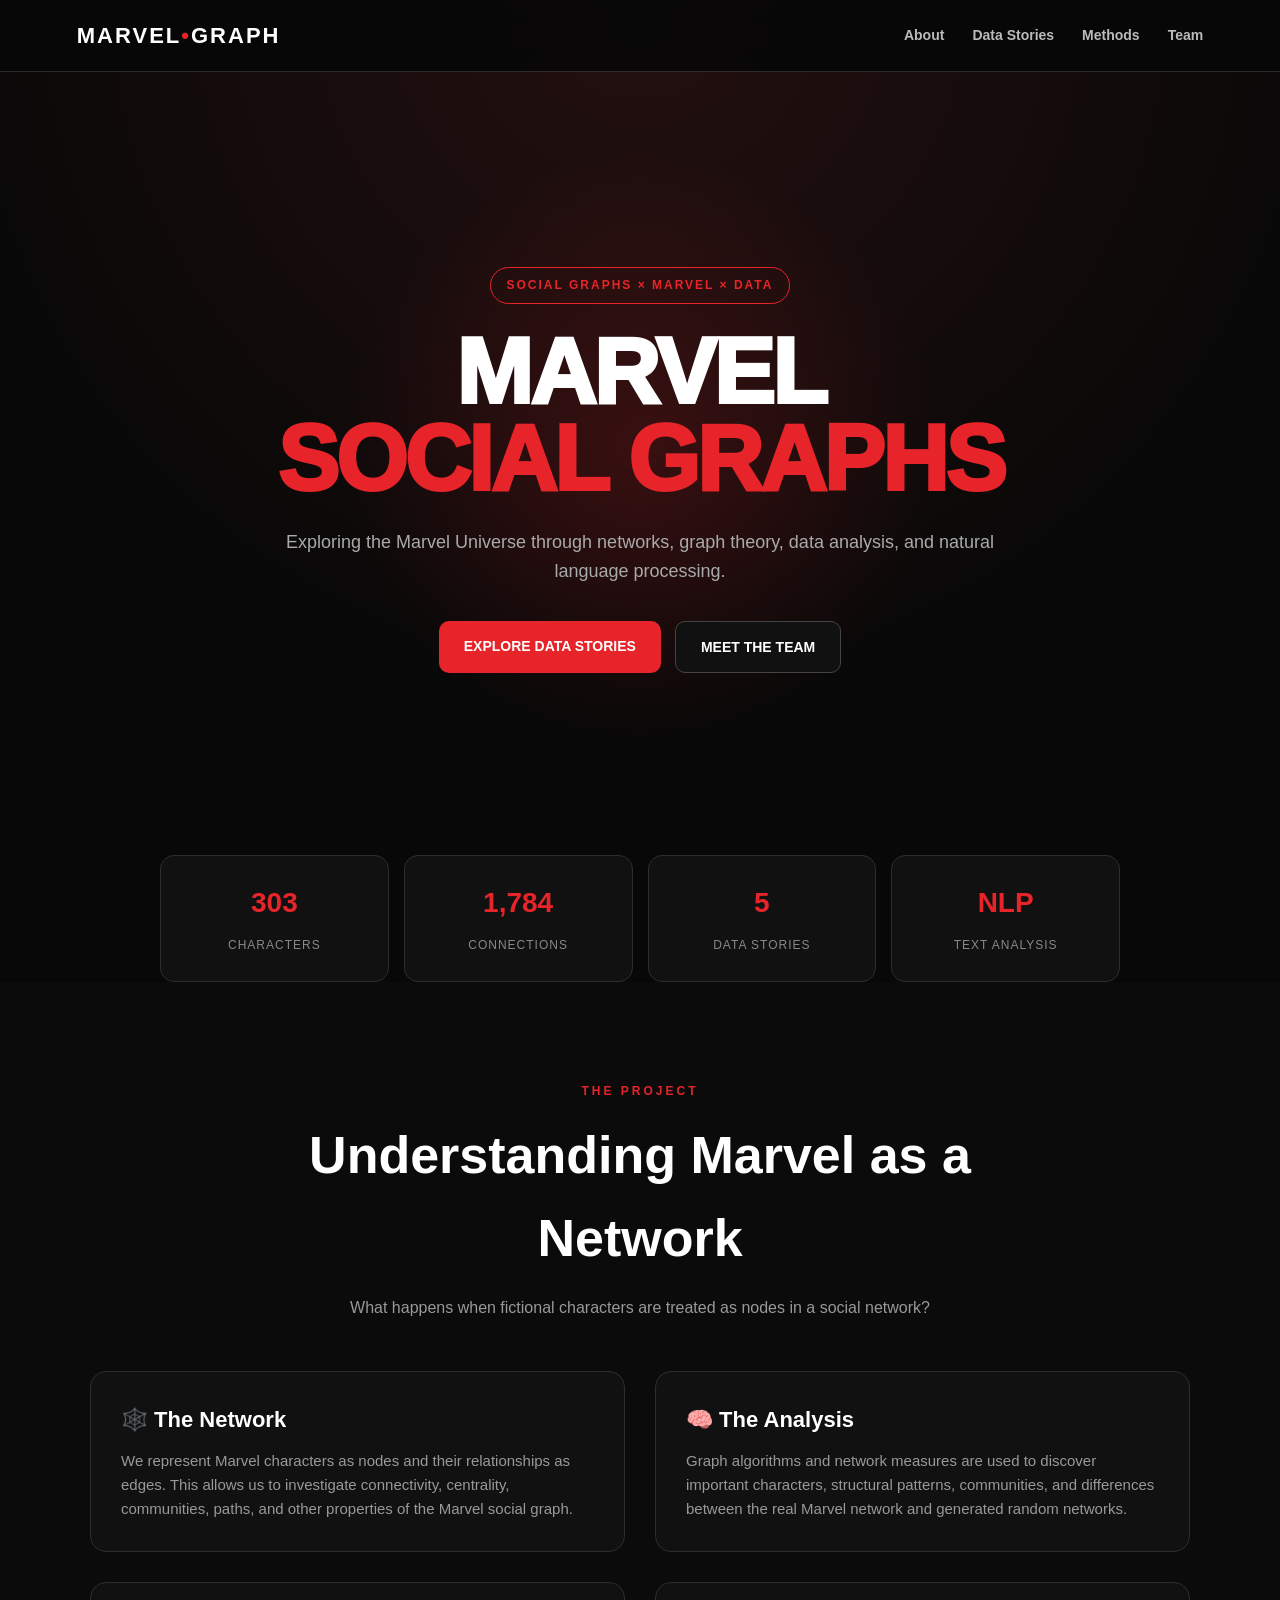
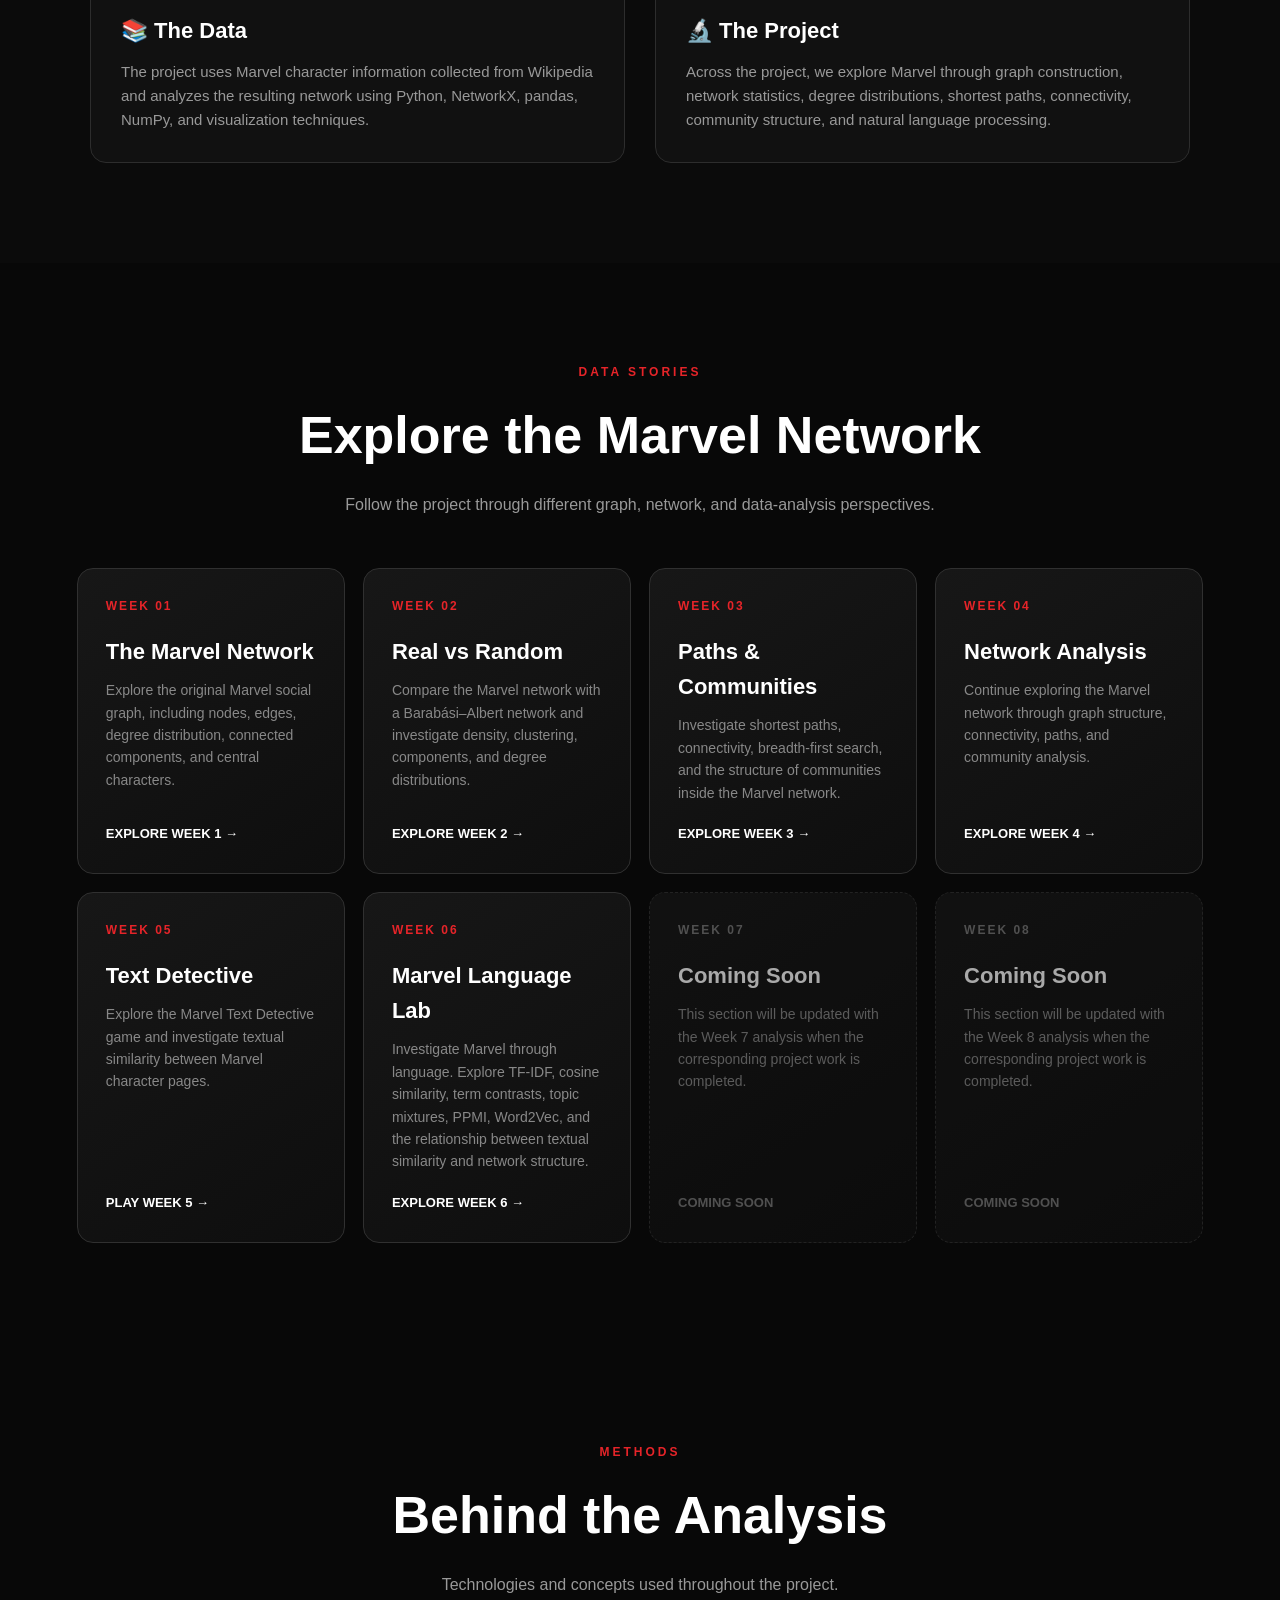
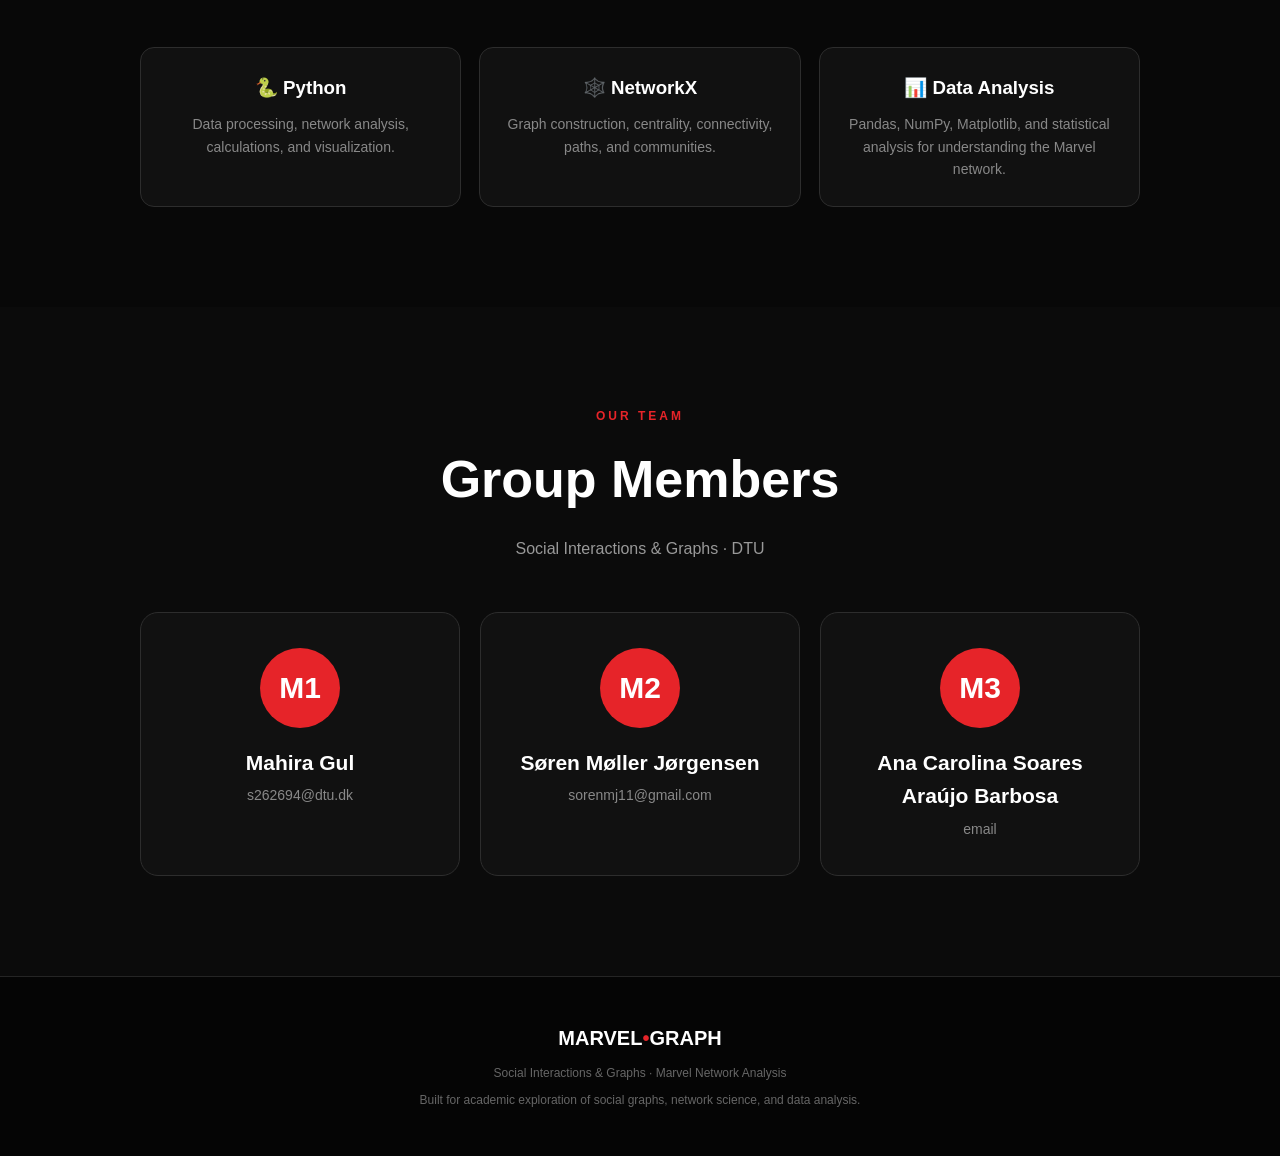
==== commit 33fad5ec: "added a look up character option" ====
--- a/index.html
+++ b/index.html
@@ -1016,7 +1016,7 @@
                  COMMUNITY
             ========================= -->
 
-            <a href="week%204/index.html">Week 4</a> #note that it week 4 and not week4
+            <a href="week%204/index.html"
                class="mission-card">
 
                 <div class="mission-number">
